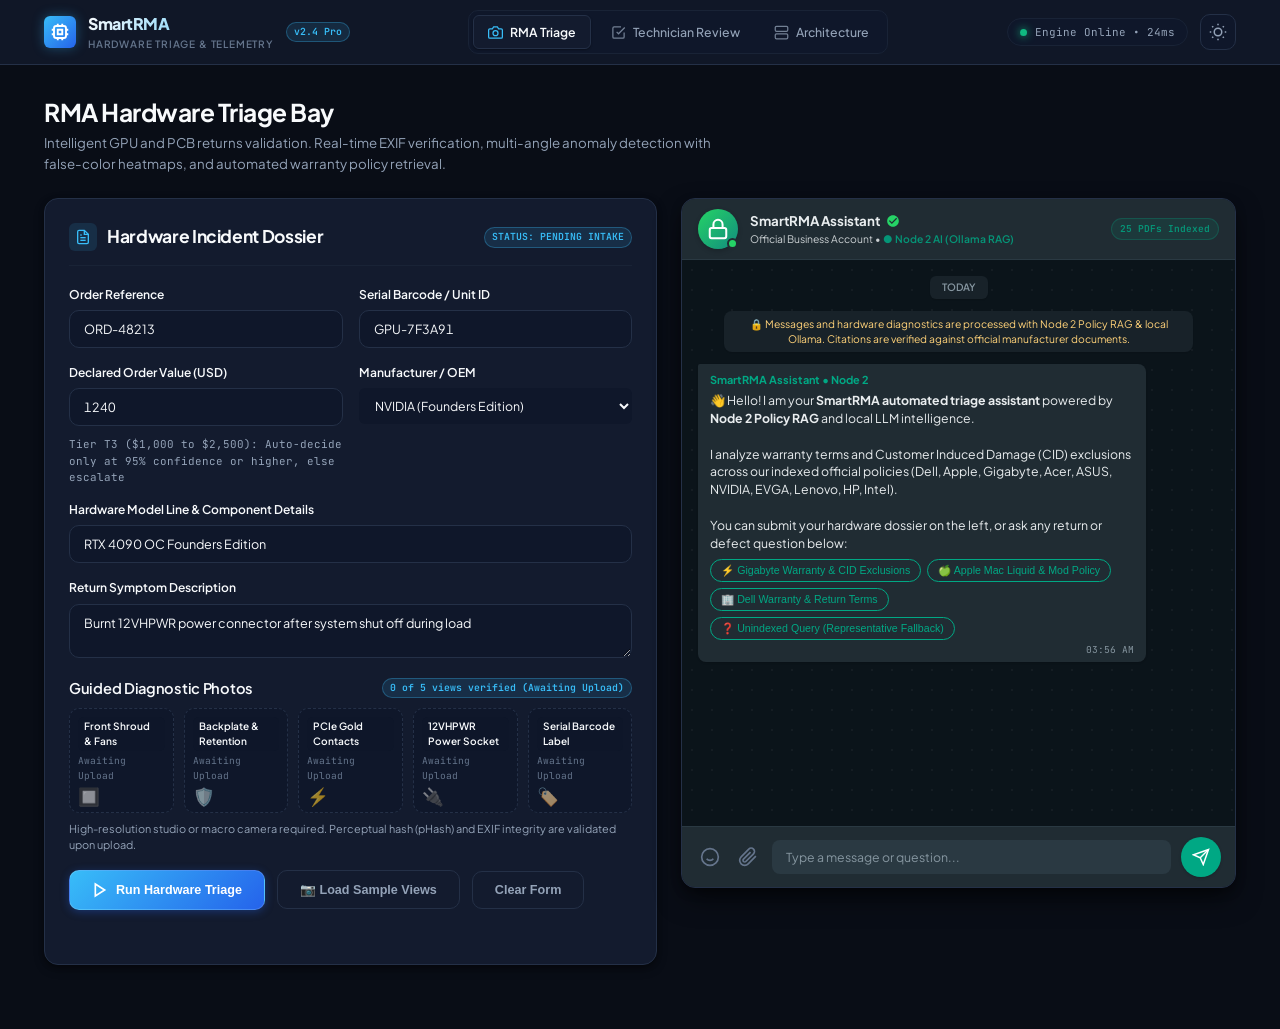
==== index.html @ d477d968 "feat(review): add multi-node telemetry grid, empty photo slots, and auto-approved case inspection wi" ====
<!DOCTYPE html>
<html lang="en" data-theme="dark">
<head>
  <meta charset="utf-8">
  <meta name="viewport" content="width=device-width, initial-scale=1, viewport-fit=cover">
  <title>Hardware RMA Triage & Telemetry | SmartRMA</title>
  <meta name="description" content="Automated hardware return triage with computer vision anomaly detection, false-color heatmaps, and warranty policy RAG verification.">
  <link rel="stylesheet" href="styles.css">
</head>
<body>
  <header>
    <div class="bar">
      <a class="brand-wrapper" href="index.html">
        <div class="brand-logo-icon">
          <svg width="18" height="18" viewBox="0 0 24 24" fill="none" stroke="currentColor" stroke-width="2.5">
            <rect x="4" y="4" width="16" height="16" rx="3"/>
            <path d="M9 9h6v6H9z"/>
            <path d="M9 1v3M15 1v3M9 20v3M15 20v3M20 9h3M20 15h3M1 9h3M1 15h3"/>
          </svg>
        </div>
        <div class="brand-text">
          <span class="brand-title">SmartRMA</span>
          <span class="brand-subtitle">Hardware Triage &amp; Telemetry</span>
        </div>
        <span class="brand-pill">v2.4 Pro</span>
      </a>

      <nav aria-label="Main Navigation">
        <a href="index.html" aria-current="page" id="nav-triage">
          <svg width="15" height="15" viewBox="0 0 24 24" fill="none" stroke="currentColor" stroke-width="2">
            <path d="M23 19a2 2 0 0 1-2 2H3a2 2 0 0 1-2-2V8a2 2 0 0 1 2-2h4l2-3h6l2 3h4a2 2 0 0 1 2 2z"/>
            <circle cx="12" cy="13" r="4"/>
          </svg>
          RMA Triage
        </a>
        <a href="review.html" id="nav-review">
          <svg width="15" height="15" viewBox="0 0 24 24" fill="none" stroke="currentColor" stroke-width="2">
            <path d="M9 11l3 3L22 4"/>
            <path d="M21 12v7a2 2 0 0 1-2 2H5a2 2 0 0 1-2-2V5a2 2 0 0 1 2-2h11"/>
          </svg>
          Technician Review
        </a>
        <a href="architecture.html" id="nav-arch">
          <svg width="15" height="15" viewBox="0 0 24 24" fill="none" stroke="currentColor" stroke-width="2">
            <rect x="2" y="2" width="20" height="8" rx="2"/>
            <rect x="2" y="14" width="20" height="8" rx="2"/>
            <line x1="6" y1="6" x2="6.01" y2="6"/>
            <line x1="6" y1="18" x2="6.01" y2="18"/>
          </svg>
          Architecture
        </a>
      </nav>

      <div class="header-actions">
        <div class="sys-status-pill">
          <span class="status-dot"></span>
          <span>Engine Online &bull; 24ms</span>
        </div>
        <button id="theme-toggle" class="icon-btn" type="button" aria-label="Toggle theme">
          <svg width="18" height="18" viewBox="0 0 24 24" fill="none" stroke="currentColor" stroke-width="2">
            <circle cx="12" cy="12" r="5"/>
            <line x1="12" y1="1" x2="12" y2="3"/>
            <line x1="12" y1="21" x2="12" y2="23"/>
            <line x1="4.22" y1="4.22" x2="5.64" y2="5.64"/>
            <line x1="18.36" y1="18.36" x2="19.78" y2="19.78"/>
            <line x1="1" y1="12" x2="3" y2="12"/>
            <line x1="21" y1="12" x2="23" y2="12"/>
            <line x1="4.22" y1="19.78" x2="5.64" y2="18.36"/>
            <line x1="18.36" y1="5.64" x2="19.78" y2="4.22"/>
          </svg>
        </button>
      </div>
    </div>
  </header>

  <main>
    <div class="page-header">
      <h1>RMA Hardware Triage Bay</h1>
      <p class="sub">Intelligent GPU and PCB returns validation. Real-time EXIF verification, multi-angle anomaly detection with false-color heatmaps, and automated warranty policy retrieval.</p>
    </div>

    <div class="g2">
      <!-- Intake Form Card -->
      <form id="f" class="card" novalidate>
        <div class="card-header-bar">
          <div class="card-title-group">
            <div class="card-title-icon">
              <svg width="16" height="16" viewBox="0 0 24 24" fill="none" stroke="currentColor" stroke-width="2">
                <path d="M14 2H6a2 2 0 0 0-2 2v16a2 2 0 0 0 2 2h12a2 2 0 0 0 2-2V8z"/>
                <polyline points="14 2 14 8 20 8"/>
                <line x1="16" y1="13" x2="8" y2="13"/>
                <line x1="16" y1="17" x2="8" y2="17"/>
                <polyline points="10 9 9 9 8 9"/>
              </svg>
            </div>
            <div>
              <h2>Hardware Incident Dossier</h2>
            </div>
          </div>
          <span class="mono brand-pill" id="intake-stage">STATUS: PENDING INTAKE</span>
        </div>

        <div class="row">
          <label class="f">
            Order Reference
            <input id="oid" required placeholder="ORD-48213" value="ORD-48213">
          </label>
          <label class="f">
            Serial Barcode / Unit ID
            <input id="ser" required placeholder="GPU-7F3A91" value="GPU-7F3A91" class="mono">
          </label>
        </div>

        <div class="row">
          <label class="f">
            Declared Order Value (USD)
            <input id="val" type="number" min="1" required placeholder="1240" value="1240" class="mono">
            <small id="tp" class="mu mono" style="display:block;margin-top:4px"></small>
          </label>
          <label class="f">
            Manufacturer / OEM
            <select id="mfg-select" style="background:var(--bg-subtle);color:var(--text-primary);border:1px solid var(--border-color);border-radius:6px;padding:9px 12px;font-size:0.88rem;outline:none">
              <option value="NVIDIA" selected>NVIDIA (Founders Edition)</option>
              <option value="GIGABYTE">GIGABYTE / AORUS</option>
              <option value="Apple">Apple (Mac / MacBook)</option>
              <option value="Dell">Dell / Alienware</option>
              <option value="Acer">Acer / Predator</option>
              <option value="ASUS">ASUS (ROG / TUF)</option>
              <option value="EVGA">EVGA</option>
              <option value="Lenovo">Lenovo (ThinkPad)</option>
              <option value="HP">HP (OMEN)</option>
              <option value="Intel">Intel (Xeon / Core)</option>
            </select>
          </label>
        </div>

        <div class="row">
          <label class="f" style="grid-column:1 / -1">
            Hardware Model Line &amp; Component Details
            <input id="model-line" value="RTX 4090 OC Founders Edition" style="background:var(--bg-subtle)">
          </label>
        </div>

        <label class="f">
          Return Symptom Description
          <textarea id="rsn" required rows="2" maxlength="300" placeholder="Describe the hardware failure, power anomaly, or return reason...">Burnt 12VHPWR power connector after system shut off during load</textarea>
        </label>

        <!-- Guided Hardware Photo Bay -->
        <div class="inspection-bay">
          <div class="bay-header">
            <h3>Guided Diagnostic Photos</h3>
            <span class="mono brand-pill" id="cnt">0 of 5 views verified</span>
          </div>
          <div class="slots" id="slots"></div>
          <p class="mu" style="margin:8px 0 16px;font-size:0.78rem">
            High-resolution studio or macro camera required. Perceptual hash (pHash) and EXIF integrity are validated upon upload.
          </p>
        </div>

        <div class="acts">
          <button class="btn" type="submit" id="btn-submit">
            <svg width="16" height="16" viewBox="0 0 24 24" fill="none" stroke="currentColor" stroke-width="2.5">
              <polygon points="5 3 19 12 5 21 5 3"/>
            </svg>
            Run Hardware Triage
          </button>
          <button class="btn btn-outline" type="button" id="btn-sample-photos" title="Load sample hardware photos for demonstration testing">
            📷 Load Sample Views
          </button>
          <button class="btn btn-outline" type="button" id="btn-reset">
            Clear Form
          </button>
        </div>
        <p class="err" id="err" role="alert"></p>
      </form>

      <!-- WhatsApp-Style Live RMA Assistant Chatbot Section -->
      <div class="whatsapp-card" id="wa-card">
        <!-- WhatsApp Header -->
        <div class="wa-header">
          <div class="wa-profile-info">
            <div class="wa-avatar">
              <svg width="22" height="22" viewBox="0 0 24 24" fill="none" stroke="currentColor" stroke-width="2.2">
                <rect x="3" y="11" width="18" height="11" rx="2" ry="2"/>
                <path d="M7 11V7a5 5 0 0 1 10 0v4"/>
              </svg>
              <div class="wa-avatar-online"></div>
            </div>
            <div class="wa-profile-meta">
              <div class="wa-profile-name">
                SmartRMA Assistant
                <span class="wa-verified-badge" title="Verified Business Channel">
                  <svg width="14" height="14" viewBox="0 0 24 24" fill="currentColor">
                    <path d="M12 2C6.48 2 2 6.48 2 12s4.48 10 10 10 10-4.48 10-10S17.52 2 12 2zm-2 15l-5-5 1.41-1.41L10 14.17l7.59-7.59L19 8l-9 9z"/>
                  </svg>
                </span>
              </div>
              <div class="wa-profile-status" id="wa-status">
                Official Business Account &bull; <span style="color:#00A884;font-weight:600">● Node 2 AI (Ollama RAG)</span>
              </div>
            </div>
          </div>
          <div class="wa-header-icons">
            <span class="mono brand-pill" style="font-size:0.68rem;padding:3px 8px;background:rgba(0,168,132,0.12);color:#00A884;border:1px solid rgba(0,168,132,0.3)">
              25 PDFs Indexed
            </span>
          </div>
        </div>

        <!-- WhatsApp Chat Stream -->
        <div class="wa-body" id="wa-body">
          <div class="wa-date-pill">TODAY</div>
          <div class="wa-enc-notice">
            🔒 Messages and hardware diagnostics are processed with Node 2 Policy RAG &amp; local Ollama. Citations are verified against official manufacturer documents.
          </div>

          <div id="wa-messages" style="display:flex;flex-direction:column;gap:12px">
            <!-- Initial Welcome Message from Bot -->
            <div class="wa-msg-row in">
              <div class="wa-bubble">
                <div style="font-weight:700;font-size:0.78rem;color:#00A884;margin-bottom:4px">SmartRMA Assistant &bull; Node 2</div>
                <div>
                  👋 Hello! I am your <strong>SmartRMA automated triage assistant</strong> powered by <strong>Node 2 Policy RAG</strong> and local LLM intelligence.<br><br>
                  I analyze warranty terms and Customer Induced Damage (CID) exclusions across our indexed official policies (Dell, Apple, Gigabyte, Acer, ASUS, NVIDIA, EVGA, Lenovo, HP, Intel).<br><br>
                  You can submit your hardware dossier on the left, or ask any return or defect question below:
                </div>
                <div class="wa-quick-chips">
                  <button type="button" class="wa-chip" onclick="askPresetQuestion('What is the Gigabyte GPU warranty period and is customer induced damage covered?')">⚡ Gigabyte Warranty &amp; CID Exclusions</button>
                  <button type="button" class="wa-chip" onclick="askPresetQuestion('Does Apple Mac limited warranty cover liquid spill or unauthorized modifications?')">🍏 Apple Mac Liquid &amp; Mod Policy</button>
                  <button type="button" class="wa-chip" onclick="askPresetQuestion('What are Dell hardware return procedures and limited warranty durations?')">🏢 Dell Warranty &amp; Return Terms</button>
                  <button type="button" class="wa-chip" onclick="askPresetQuestion('Can I return a custom laser-engraved gold-plated microwave under warranty?')">❓ Unindexed Query (Representative Fallback)</button>
                </div>
                <div class="wa-meta">
                  <span id="wa-start-time">11:15 AM</span>
                </div>
              </div>
            </div>
          </div>
        </div>

        <!-- WhatsApp Chat Footer -->
        <form class="wa-footer" id="wa-form" onsubmit="handleChatSubmit(event)">
          <button class="wa-icon-btn" type="button" title="Insert emoji" style="color:var(--text-muted)">
            <svg width="20" height="20" viewBox="0 0 24 24" fill="none" stroke="currentColor" stroke-width="2">
              <circle cx="12" cy="12" r="10"/>
              <path d="M8 14s1.5 2 4 2 4-2 4-2"/>
              <line x1="9" y1="9" x2="9.01" y2="9"/>
              <line x1="15" y1="9" x2="15.01" y2="9"/>
            </svg>
          </button>
          <button class="wa-icon-btn" type="button" title="Attach file or photo" style="color:var(--text-muted)">
            <svg width="20" height="20" viewBox="0 0 24 24" fill="none" stroke="currentColor" stroke-width="2">
              <path d="M21.44 11.05l-9.19 9.19a6 6 0 0 1-8.49-8.49l9.19-9.19a4 4 0 0 1 5.66 5.66l-9.2 9.19a2 2 0 0 1-2.83-2.83l8.49-8.48"/>
            </svg>
          </button>
          <div class="wa-input-wrap">
            <input type="text" id="wa-input" class="wa-input" placeholder="Type a message or question..." autocomplete="off">
          </div>
          <button class="wa-send-btn" type="submit" id="wa-send" title="Send message">
            <svg width="18" height="18" viewBox="0 0 24 24" fill="none" stroke="currentColor" stroke-width="2">
              <line x1="22" y1="2" x2="11" y2="13"/>
              <polygon points="22 2 15 22 11 13 2 9 22 2"/>
            </svg>
          </button>
        </form>
      </div>
    </div>
  </main>

  <script src="common.js"></script>
  <script src="triage.js"></script>
</body>
</html>
---- styles.css ----
/* SmartRMA Design System - Hardware RMA & Vision Telemetry Workbench */
@import url('https://fonts.googleapis.com/css2?family=JetBrains+Mono:wght@400;500;600;700&family=Plus+Jakarta+Sans:wght@400;500;600;700;800&display=swap');

:root {
  /* Dark Theme (Default - Professional Hardware Engineering Lab) */
  --bg-canvas: #090D16;
  --bg-subtle: #0F172A;
  --bg-card: #131B2E;
  --bg-card-hover: #17223B;
  --bg-elevated: #1E293B;
  --bg-glass: rgba(19, 27, 46, 0.75);

  --border: #243047;
  --border-subtle: #192336;
  --border-focus: #38BDF8;

  --text-primary: #F8FAFC;
  --text-secondary: #94A3B8;
  --text-muted: #64748B;
  --text-inverse: #090D16;

  --accent: #38BDF8;
  --accent-rgb: 56, 189, 248;
  --accent-hover: #0EA5E9;
  --accent-subtle: rgba(56, 189, 248, 0.12);
  --accent-glow: rgba(56, 189, 248, 0.25);

  --success: #10B981;
  --success-subtle: rgba(16, 185, 129, 0.12);
  --success-border: rgba(16, 185, 129, 0.3);
  --success-text: #34D399;

  --warning: #F59E0B;
  --warning-subtle: rgba(245, 158, 11, 0.12);
  --warning-border: rgba(245, 158, 11, 0.3);
  --warning-text: #FBBF24;

  --danger: #EF4444;
  --danger-subtle: rgba(239, 68, 68, 0.12);
  --danger-border: rgba(239, 68, 68, 0.3);
  --danger-text: #F87171;

  --info: #6366F1;
  --info-subtle: rgba(99, 102, 241, 0.12);
  --info-border: rgba(99, 102, 241, 0.3);
  --info-text: #818CF8;

  --shadow-sm: 0 1px 2px 0 rgba(0, 0, 0, 0.35);
  --shadow-md: 0 4px 12px -2px rgba(0, 0, 0, 0.45), 0 2px 6px -1px rgba(0, 0, 0, 0.3);
  --shadow-lg: 0 12px 28px -4px rgba(0, 0, 0, 0.6), 0 4px 12px -2px rgba(0, 0, 0, 0.4);
  --shadow-glow: 0 0 25px -4px var(--accent-glow);

  --radius-sm: 6px;
  --radius-md: 10px;
  --radius-lg: 14px;
  --radius-xl: 20px;
  --radius-full: 9999px;

  --font-sans: 'Plus Jakarta Sans', -apple-system, BlinkMacSystemFont, "Segoe UI", Roboto, sans-serif;
  --font-mono: 'JetBrains Mono', SFMono-Regular, Menlo, Monaco, Consolas, monospace;
}

[data-theme="light"] {
  --bg-canvas: #F8FAFC;
  --bg-subtle: #F1F5F9;
  --bg-card: #FFFFFF;
  --bg-card-hover: #F8FAFC;
  --bg-elevated: #E2E8F0;
  --bg-glass: rgba(255, 255, 255, 0.85);

  --border: #CBD5E1;
  --border-subtle: #E2E8F0;
  --border-focus: #2563EB;

  --text-primary: #0F172A;
  --text-secondary: #475569;
  --text-muted: #64748B;
  --text-inverse: #FFFFFF;

  --accent: #2563EB;
  --accent-rgb: 37, 99, 235;
  --accent-hover: #1D4ED8;
  --accent-subtle: rgba(37, 99, 235, 0.08);
  --accent-glow: rgba(37, 99, 235, 0.2);

  --success: #059669;
  --success-subtle: #ECFDF5;
  --success-border: #A7F3D0;
  --success-text: #065F46;

  --warning: #D97706;
  --warning-subtle: #FFFBEB;
  --warning-border: #FDE68A;
  --warning-text: #92400E;

  --danger: #DC2626;
  --danger-subtle: #FEF2F2;
  --danger-border: #FECACA;
  --danger-text: #991B1B;

  --info: #4F46E5;
  --info-subtle: #EEF2FF;
  --info-border: #C7D2FE;
  --info-text: #3730A3;

  --shadow-sm: 0 1px 3px 0 rgba(0, 0, 0, 0.05);
  --shadow-md: 0 4px 6px -1px rgba(0, 0, 0, 0.07), 0 2px 4px -2px rgba(0, 0, 0, 0.05);
  --shadow-lg: 0 10px 25px -3px rgba(0, 0, 0, 0.08), 0 4px 8px -2px rgba(0, 0, 0, 0.04);
  --shadow-glow: 0 0 20px -3px rgba(37, 99, 235, 0.15);
}

/* Reset & Base */
*, *::before, *::after {
  box-sizing: border-box;
  margin: 0;
  padding: 0;
}

html {
  font-size: 14px;
  line-height: 1.5;
  -webkit-font-smoothing: antialiased;
  -moz-osx-font-smoothing: grayscale;
  scroll-behavior: smooth;
}

body {
  font-family: var(--font-sans);
  background-color: var(--bg-canvas);
  color: var(--text-primary);
  min-height: 100vh;
  display: flex;
  flex-direction: column;
  transition: background-color 0.25s ease, color 0.25s ease;
  overflow-x: hidden;
}

/* Typography */
h1, h2, h3, h4, h5 {
  font-weight: 700;
  color: var(--text-primary);
  letter-spacing: -0.02em;
}

h1 {
  font-size: 1.75rem;
  line-height: 1.25;
}

h2 {
  font-size: 1.25rem;
  line-height: 1.35;
}

h3 {
  font-size: 1.05rem;
  line-height: 1.4;
  font-weight: 600;
}

p {
  color: var(--text-secondary);
}

.mono {
  font-family: var(--font-mono);
  font-variant-numeric: tabular-nums;
}

.sub {
  color: var(--text-secondary);
  font-size: 0.95rem;
  max-width: 68ch;
  margin-top: 4px;
  margin-bottom: 24px;
  line-height: 1.6;
}

/* Sticky Header & Navbar */
header {
  position: sticky;
  top: 0;
  z-index: 50;
  background: var(--bg-glass);
  backdrop-filter: blur(16px);
  -webkit-backdrop-filter: blur(16px);
  border-bottom: 1px solid var(--border);
  transition: border-color 0.25s ease;
}

.bar {
  max-width: 1240px;
  margin: 0 auto;
  padding: 0 24px;
  min-height: 64px;
  display: flex;
  align-items: center;
  justify-content: space-between;
  gap: 20px;
}

.brand-wrapper {
  display: flex;
  align-items: center;
  gap: 12px;
  text-decoration: none;
  color: inherit;
}

.brand-logo-icon {
  width: 32px;
  height: 32px;
  border-radius: var(--radius-sm);
  background: linear-gradient(135deg, #38BDF8 0%, #2563EB 100%);
  display: flex;
  align-items: center;
  justify-content: center;
  color: #FFFFFF;
  box-shadow: 0 0 12px rgba(56, 189, 248, 0.35);
}

.brand-text {
  display: flex;
  flex-direction: column;
}

.brand-title {
  font-size: 1.15rem;
  font-weight: 800;
  letter-spacing: -0.03em;
  background: linear-gradient(120deg, var(--text-primary) 0%, var(--accent) 100%);
  -webkit-background-clip: text;
  -webkit-text-fill-color: transparent;
}

.brand-subtitle {
  font-size: 0.72rem;
  text-transform: uppercase;
  letter-spacing: 0.08em;
  color: var(--text-muted);
  font-weight: 600;
}

.brand-pill {
  font-size: 0.7rem;
  padding: 2px 7px;
  border-radius: var(--radius-full);
  background: var(--accent-subtle);
  border: 1px solid rgba(56, 189, 248, 0.3);
  color: var(--accent);
  font-family: var(--font-mono);
  font-weight: 600;
}

/* Nav Links */
nav {
  display: flex;
  align-items: center;
  gap: 6px;
  background: var(--bg-subtle);
  padding: 4px;
  border-radius: var(--radius-md);
  border: 1px solid var(--border-subtle);
}

nav a {
  display: inline-flex;
  align-items: center;
  gap: 7px;
  text-decoration: none;
  font-size: 0.88rem;
  font-weight: 500;
  color: var(--text-secondary);
  padding: 7px 14px;
  border-radius: var(--radius-sm);
  transition: all 0.2s ease;
}

nav a svg {
  opacity: 0.75;
  transition: opacity 0.2s ease;
}

nav a:hover {
  color: var(--text-primary);
  background: var(--bg-card);
}

nav a[aria-current="page"] {
  color: var(--text-primary);
  background: var(--bg-card);
  box-shadow: var(--shadow-sm);
  font-weight: 600;
  border: 1px solid var(--border);
}

nav a[aria-current="page"] svg {
  opacity: 1;
  stroke: var(--accent);
}

/* Header Utilities */
.header-actions {
  display: flex;
  align-items: center;
  gap: 12px;
}

.sys-status-pill {
  display: inline-flex;
  align-items: center;
  gap: 8px;
  padding: 5px 12px;
  background: var(--bg-subtle);
  border: 1px solid var(--border-subtle);
  border-radius: var(--radius-full);
  font-size: 0.78rem;
  color: var(--text-secondary);
  font-family: var(--font-mono);
}

.status-dot {
  width: 7px;
  height: 7px;
  border-radius: 50%;
  background-color: var(--success);
  box-shadow: 0 0 8px var(--success);
  animation: pulse-dot 2s infinite ease-in-out;
}

@keyframes pulse-dot {
  0%, 100% { opacity: 1; transform: scale(1); }
  50% { opacity: 0.5; transform: scale(0.85); }
}

.icon-btn {
  background: var(--bg-subtle);
  border: 1px solid var(--border);
  color: var(--text-secondary);
  width: 36px;
  height: 36px;
  border-radius: var(--radius-md);
  display: flex;
  align-items: center;
  justify-content: center;
  cursor: pointer;
  transition: all 0.2s ease;
}

.icon-btn:hover {
  background: var(--bg-card);
  color: var(--text-primary);
  border-color: var(--border-focus);
}

/* Main Container */
main {
  max-width: 1240px;
  width: 100%;
  margin: 0 auto;
  padding: 32px 24px 64px;
  flex: 1;
}

/* Grids */
.g2 {
  display: grid;
  grid-template-columns: minmax(0, 1.05fr) minmax(0, 0.95fr);
  gap: 24px;
  align-items: start;
}

.g3 {
  display: grid;
  grid-template-columns: repeat(3, minmax(0, 1fr));
  gap: 20px;
}

@media (max-width: 960px) {
  .g2, .g3 {
    grid-template-columns: 1fr;
  }
  .bar {
    padding: 12px 16px;
    flex-wrap: wrap;
  }
}

/* Modern Card Component */
.card {
  background: var(--bg-card);
  border: 1px solid var(--border);
  border-radius: var(--radius-lg);
  padding: 24px;
  box-shadow: var(--shadow-md);
  position: relative;
  transition: border-color 0.25s ease, box-shadow 0.25s ease;
}

.card:hover {
  border-color: rgba(56, 189, 248, 0.35);
}

.card+.card {
  margin-top: 20px;
}

.g2 .card+.card, .g3 .card+.card {
  margin-top: 0;
}

.card-header-bar {
  display: flex;
  align-items: center;
  justify-content: space-between;
  margin-bottom: 20px;
  padding-bottom: 14px;
  border-bottom: 1px solid var(--border-subtle);
  flex-wrap: wrap;
  gap: 10px;
}

.card-title-group {
  display: flex;
  align-items: center;
  gap: 10px;
}

.card-title-icon {
  width: 28px;
  height: 28px;
  border-radius: var(--radius-sm);
  background: var(--accent-subtle);
  color: var(--accent);
  display: flex;
  align-items: center;
  justify-content: center;
}

/* Scenario Preset Selector (Replaces "Fill Demo Data") */
.scenario-selector-bar {
  background: var(--bg-subtle);
  border: 1px solid var(--border-subtle);
  border-radius: var(--radius-md);
  padding: 10px 14px;
  margin-bottom: 20px;
  display: flex;
  align-items: center;
  justify-content: space-between;
  gap: 12px;
  flex-wrap: wrap;
}

.scenario-label {
  font-size: 0.78rem;
  font-weight: 600;
  color: var(--text-muted);
  text-transform: uppercase;
  letter-spacing: 0.05em;
  display: flex;
  align-items: center;
  gap: 6px;
}

.scenario-chips {
  display: flex;
  gap: 8px;
  flex-wrap: wrap;
}

.scenario-chip {
  background: var(--bg-card);
  border: 1px solid var(--border);
  color: var(--text-secondary);
  font-size: 0.78rem;
  font-weight: 500;
  padding: 5px 11px;
  border-radius: var(--radius-sm);
  cursor: pointer;
  transition: all 0.18s ease;
  display: inline-flex;
  align-items: center;
  gap: 6px;
}

.scenario-chip:hover {
  background: var(--bg-elevated);
  color: var(--text-primary);
  border-color: var(--accent);
}

.scenario-chip.active {
  background: var(--accent-subtle);
  border-color: var(--accent);
  color: var(--accent);
  font-weight: 600;
}

/* Form Fields */
.row {
  display: grid;
  grid-template-columns: 1fr 1fr;
  gap: 16px;
}

@media (max-width: 600px) {
  .row {
    grid-template-columns: 1fr;
  }
}

label.f {
  display: flex;
  flex-direction: column;
  gap: 6px;
  margin-bottom: 16px;
  font-weight: 600;
  font-size: 0.86rem;
  color: var(--text-primary);
}

.input-with-badge {
  position: relative;
  display: flex;
  align-items: center;
}

.input-affix {
  position: absolute;
  left: 12px;
  font-family: var(--font-mono);
  font-size: 0.85rem;
  color: var(--text-muted);
  pointer-events: none;
}

label.f input, label.f select, textarea {
  width: 100%;
  padding: 10px 14px;
  background: var(--bg-subtle);
  border: 1px solid var(--border);
  border-radius: var(--radius-md);
  color: var(--text-primary);
  font-family: inherit;
  font-size: 0.9rem;
  transition: all 0.2s ease;
}

.has-affix {
  padding-left: 54px !important;
}

label.f input:focus, label.f select:focus, textarea:focus {
  outline: none;
  border-color: var(--border-focus);
  background: var(--bg-card);
  box-shadow: 0 0 0 3px var(--accent-subtle);
}

label.f small.mu {
  font-size: 0.78rem;
  font-weight: 400;
  color: var(--text-secondary);
}

/* Hardware Inspection Bay (5 Angle Slots) */
.inspection-bay {
  margin: 20px 0 16px;
}

.bay-header {
  display: flex;
  align-items: center;
  justify-content: space-between;
  margin-bottom: 10px;
}

.slots {
  display: grid;
  grid-template-columns: repeat(5, 1fr);
  gap: 10px;
}

@media (max-width: 640px) {
  .slots {
    grid-template-columns: repeat(2, 1fr);
  }
}

.slot {
  aspect-ratio: 1;
  background: var(--bg-subtle);
  border: 1.5px dashed var(--border);
  border-radius: var(--radius-md);
  padding: 8px;
  display: flex;
  flex-direction: column;
  justify-content: space-between;
  cursor: pointer;
  position: relative;
  overflow: hidden;
  background-size: cover;
  background-position: center;
  transition: all 0.2s ease;
}

.slot:hover {
  border-color: var(--accent);
  background-color: var(--bg-elevated);
}

.slot.on {
  border-style: solid;
  border-color: var(--success);
  box-shadow: 0 0 12px rgba(16, 185, 129, 0.2);
}

.slot-icon-guide {
  font-size: 1.25rem;
  opacity: 0.6;
  transition: opacity 0.2s;
}

.slot.on .slot-icon-guide {
  opacity: 0;
}

.slot-meta {
  z-index: 2;
  display: flex;
  flex-direction: column;
  gap: 3px;
}

.slot-label {
  font-size: 0.72rem;
  font-weight: 600;
  color: var(--text-primary);
  background: rgba(15, 23, 42, 0.85);
  padding: 2px 6px;
  border-radius: var(--radius-sm);
  width: fit-content;
  backdrop-filter: blur(4px);
}

[data-theme="light"] .slot-label {
  background: rgba(255, 255, 255, 0.9);
}

.slot-status {
  font-size: 0.68rem;
  font-family: var(--font-mono);
  color: var(--text-muted);
}

.slot.on .slot-status {
  color: var(--success-text);
  font-weight: 600;
}

/* Scanline Animation Effect */
.slot.scanning::after {
  content: "";
  position: absolute;
  top: 0;
  left: 0;
  right: 0;
  height: 3px;
  background: linear-gradient(90deg, transparent, #38BDF8, #60A5FA, transparent);
  box-shadow: 0 0 10px #38BDF8;
  animation: scan-vertical 1.5s infinite linear;
  z-index: 5;
}

@keyframes scan-vertical {
  0% { top: 0%; opacity: 0; }
  15% { opacity: 1; }
  85% { opacity: 1; }
  100% { top: 100%; opacity: 0; }
}

/* Action Buttons */
.acts {
  display: flex;
  align-items: center;
  gap: 12px;
  flex-wrap: wrap;
}

.btn {
  display: inline-flex;
  align-items: center;
  justify-content: center;
  gap: 8px;
  padding: 11px 22px;
  background: linear-gradient(135deg, #38BDF8 0%, #2563EB 100%);
  color: #FFFFFF;
  border: 1px solid rgba(255, 255, 255, 0.15);
  border-radius: var(--radius-md);
  font-size: 0.9rem;
  font-weight: 600;
  cursor: pointer;
  box-shadow: 0 2px 8px rgba(37, 99, 235, 0.35);
  transition: all 0.2s cubic-bezier(0.16, 1, 0.3, 1);
}

.btn:hover {
  transform: translateY(-1px);
  box-shadow: 0 4px 16px rgba(37, 99, 235, 0.5);
  filter: brightness(1.08);
}

.btn:active {
  transform: translateY(0);
}

.btn.btn-outline {
  background: transparent;
  border: 1px solid var(--border);
  color: var(--text-secondary);
  box-shadow: none;
}

.btn.btn-outline:hover {
  background: var(--bg-subtle);
  color: var(--text-primary);
  border-color: var(--border-focus);
}

.btn.g {
  background: linear-gradient(135deg, #10B981 0%, #059669 100%);
  border-color: rgba(16, 185, 129, 0.3);
  box-shadow: 0 2px 8px rgba(16, 185, 129, 0.3);
}

.btn.r {
  background: linear-gradient(135deg, #EF4444 0%, #DC2626 100%);
  border-color: rgba(239, 68, 68, 0.3);
  box-shadow: 0 2px 8px rgba(239, 68, 68, 0.3);
}

.err {
  color: var(--danger-text);
  font-size: 0.84rem;
  margin-top: 10px;
  min-height: 20px;
  font-weight: 500;
}

/* Empty / Pre-Flight Output State */
.empty-preflight {
  display: flex;
  flex-direction: column;
  align-items: center;
  justify-content: center;
  text-align: center;
  padding: 40px 16px;
  color: var(--text-muted);
}

.preflight-icon {
  width: 56px;
  height: 56px;
  border-radius: var(--radius-full);
  background: var(--bg-subtle);
  border: 1px solid var(--border);
  display: flex;
  align-items: center;
  justify-content: center;
  color: var(--accent);
  margin-bottom: 16px;
}

/* Live Diagnostic Processing Console */
.triage-console {
  background: #060911;
  border: 1px solid #1E293B;
  border-radius: var(--radius-md);
  padding: 16px;
  margin-top: 16px;
  font-family: var(--font-mono);
  font-size: 0.8rem;
  color: #38BDF8;
}

.console-header {
  display: flex;
  align-items: center;
  justify-content: space-between;
  padding-bottom: 8px;
  margin-bottom: 10px;
  border-bottom: 1px solid #1E293B;
  color: #64748B;
  font-size: 0.75rem;
}

.steps {
  list-style: none;
  display: flex;
  flex-direction: column;
  gap: 10px;
}

.steps li {
  display: flex;
  align-items: center;
  gap: 10px;
  color: #64748B;
  transition: all 0.2s ease;
}

.steps li .step-num {
  font-size: 0.72rem;
  padding: 2px 6px;
  border-radius: var(--radius-sm);
  background: #0F172A;
  border: 1px solid #1E293B;
  color: #94A3B8;
}

.steps li.cur {
  color: #38BDF8;
  font-weight: 500;
}

.steps li.cur .step-num {
  background: rgba(56, 189, 248, 0.2);
  border-color: #38BDF8;
  color: #38BDF8;
}

.steps li.done {
  color: #E2E8F0;
}

.steps li.done .step-num {
  background: rgba(16, 185, 129, 0.2);
  border-color: #10B981;
  color: #34D399;
}

/* Decision Badges & Status */
.badge {
  display: inline-flex;
  align-items: center;
  gap: 6px;
  padding: 5px 14px;
  border-radius: var(--radius-full);
  font-size: 0.85rem;
  font-weight: 700;
  letter-spacing: 0.02em;
  text-transform: uppercase;
}

.badge.Approve,
.badge.Approved {
  background: var(--success-subtle);
  border: 1px solid var(--success-border);
  color: var(--success-text);
  box-shadow: 0 0 16px rgba(16, 185, 129, 0.25);
}

.badge.Auto-Approved,
.badge.auto-approved {
  background: rgba(0, 168, 132, 0.15);
  border: 1px solid rgba(0, 168, 132, 0.45);
  color: #00A884;
  box-shadow: 0 0 16px rgba(0, 168, 132, 0.25);
}

.badge.Escalate {
  background: var(--warning-subtle);
  border: 1px solid var(--warning-border);
  color: var(--warning-text);
  box-shadow: 0 0 16px rgba(245, 158, 11, 0.25);
}

.badge.Reject,
.badge.Rejected {
  background: var(--danger-subtle);
  border: 1px solid var(--danger-border);
  color: var(--danger-text);
  box-shadow: 0 0 16px rgba(239, 68, 68, 0.25);
}

.badge.Pending {
  background: var(--info-subtle);
  border: 1px solid var(--info-border);
  color: var(--info-text);
}

/* Metrics Bento Grid */
.met {
  display: grid;
  grid-template-columns: repeat(auto-fit, minmax(105px, 1fr));
  gap: 12px;
  margin: 18px 0;
}

@media (max-width: 600px) {
  .met {
    grid-template-columns: 1fr 1fr;
  }
}

.met-box {
  background: var(--bg-subtle);
  border: 1px solid var(--border-subtle);
  border-radius: var(--radius-md);
  padding: 14px 12px;
  text-align: left;
  transition: transform 0.2s;
}

.met-box:hover {
  transform: translateY(-2px);
  border-color: var(--border);
}

.met-val {
  display: block;
  font-size: 1.4rem;
  font-weight: 800;
  font-family: var(--font-mono);
  color: var(--text-primary);
  line-height: 1.2;
}

.met-lbl {
  font-size: 0.74rem;
  color: var(--text-muted);
  text-transform: uppercase;
  letter-spacing: 0.04em;
  font-weight: 600;
  margin-top: 4px;
}

/* Reason Code Chips */
.chips {
  display: flex;
  flex-wrap: wrap;
  gap: 8px;
  margin: 10px 0 16px;
}

.chip-tag {
  background: var(--bg-subtle);
  border: 1px solid var(--border);
  border-radius: var(--radius-sm);
  padding: 4px 10px;
  font-size: 0.78rem;
  color: var(--text-secondary);
  font-weight: 500;
  display: inline-flex;
  align-items: center;
  gap: 6px;
}

/* Telemetry False-Color Heatmap Viewer */
.heatmap-viewer-card {
  border: 1px solid var(--border);
  border-radius: var(--radius-md);
  overflow: hidden;
  margin: 16px 0;
  background: #070B12;
}

.heatmap-toolbar {
  display: flex;
  align-items: center;
  justify-content: space-between;
  background: var(--bg-subtle);
  padding: 8px 14px;
  border-bottom: 1px solid var(--border-subtle);
}

.heatmap-mode-toggles {
  display: flex;
  gap: 4px;
}

.heatmap-btn {
  background: transparent;
  border: 1px solid transparent;
  color: var(--text-muted);
  font-size: 0.74rem;
  font-weight: 600;
  padding: 3px 8px;
  border-radius: var(--radius-sm);
  cursor: pointer;
  transition: all 0.15s;
}

.heatmap-btn.active {
  background: var(--bg-card);
  border-color: var(--border);
  color: var(--text-primary);
}

.img {
  position: relative;
  aspect-ratio: 16 / 10;
  background-color: #0B101D;
  background-size: cover;
  background-position: center;
  overflow: hidden;
  display: flex;
  align-items: center;
  justify-content: center;
}

/* Defect Marker & Crosshair */
.defect-crosshair {
  position: absolute;
  width: 48px;
  height: 48px;
  transform: translate(-50%, -50%);
  border-radius: 50%;
  pointer-events: none;
  animation: pulse-ring 2s infinite ease-out;
}

.crosshair-center {
  position: absolute;
  top: 50%;
  left: 50%;
  width: 10px;
  height: 10px;
  transform: translate(-50%, -50%);
  background: #EF4444;
  border: 2px solid #FFFFFF;
  border-radius: 50%;
  box-shadow: 0 0 10px #EF4444;
}

.spectral-overlay {
  position: absolute;
  inset: 0;
  background: radial-gradient(circle at var(--hx, 70%) var(--hy, 35%), rgba(239, 68, 68, 0.7) 0%, rgba(245, 158, 11, 0.55) 30%, rgba(56, 189, 248, 0.2) 65%, transparent 85%);
  mix-blend-mode: screen;
  pointer-events: none;
  transition: opacity 0.25s ease;
}

@keyframes pulse-ring {
  0% { box-shadow: 0 0 0 0 rgba(239, 68, 68, 0.6); }
  70% { box-shadow: 0 0 0 18px rgba(239, 68, 68, 0); }
  100% { box-shadow: 0 0 0 0 rgba(239, 68, 68, 0); }
}

.heatmap-legend-bar {
  display: flex;
  align-items: center;
  justify-content: space-between;
  padding: 8px 14px;
  background: rgba(10, 15, 26, 0.9);
  border-top: 1px solid var(--border-subtle);
  font-size: 0.72rem;
  font-family: var(--font-mono);
  color: var(--text-muted);
}

.spectrum-gradient {
  width: 140px;
  height: 6px;
  border-radius: var(--radius-full);
  background: linear-gradient(90deg, #1E293B 0%, #38BDF8 30%, #F59E0B 70%, #EF4444 100%);
}

/* Manufacturer Warranty Clause Extract */
.warranty-clause-card {
  background: var(--bg-subtle);
  border: 1px solid var(--border-subtle);
  border-left: 3px solid var(--accent);
  border-radius: 0 var(--radius-md) var(--radius-md) 0;
  padding: 14px 16px;
  margin: 16px 0;
}

.clause-badge {
  font-size: 0.72rem;
  text-transform: uppercase;
  letter-spacing: 0.05em;
  font-weight: 700;
  color: var(--accent);
  margin-bottom: 6px;
  display: flex;
  align-items: center;
  gap: 6px;
}

.clause-text {
  font-size: 0.92rem;
  color: var(--text-primary);
  line-height: 1.5;
  font-style: italic;
  margin-bottom: 6px;
}

.clause-citation {
  font-size: 0.76rem;
  color: var(--text-muted);
  font-family: var(--font-mono);
}

/* Operations Queue Table (Technician Workbench) */
.queue-toolbar {
  display: flex;
  align-items: center;
  justify-content: space-between;
  gap: 12px;
  margin-bottom: 14px;
  flex-wrap: wrap;
}

.queue-tabs {
  display: flex;
  gap: 6px;
  background: var(--bg-subtle);
  padding: 3px;
  border-radius: var(--radius-sm);
  border: 1px solid var(--border-subtle);
}

.q-tab {
  background: transparent;
  border: none;
  color: var(--text-secondary);
  font-size: 0.78rem;
  font-weight: 600;
  padding: 5px 12px;
  border-radius: 4px;
  cursor: pointer;
  transition: all 0.15s;
}

.q-tab.active {
  background: var(--bg-card);
  color: var(--text-primary);
  box-shadow: var(--shadow-sm);
}

.search-box {
  display: flex;
  align-items: center;
  background: var(--bg-subtle);
  border: 1px solid var(--border);
  border-radius: var(--radius-sm);
  padding: 4px 10px;
  gap: 8px;
  color: var(--text-secondary);
}

.search-box input {
  background: transparent;
  border: none;
  color: var(--text-primary);
  font-size: 0.82rem;
  outline: none;
  width: 140px;
}

.tw {
  overflow-x: auto;
  border-radius: var(--radius-md);
  border: 1px solid var(--border-subtle);
}

table {
  width: 100%;
  border-collapse: collapse;
}

th, td {
  padding: 12px 14px;
  text-align: left;
  border-bottom: 1px solid var(--border-subtle);
  font-size: 0.86rem;
}

th {
  background: var(--bg-subtle);
  color: var(--text-muted);
  font-size: 0.74rem;
  text-transform: uppercase;
  letter-spacing: 0.05em;
  font-weight: 700;
}

tr[tabindex] {
  cursor: pointer;
  transition: background-color 0.15s ease;
}

tr[tabindex]:hover {
  background-color: var(--bg-subtle);
}

tr.sel {
  background-color: var(--accent-subtle) !important;
  border-left: 3px solid var(--accent);
}

/* Customer Hardware Inspection Viewport */
.hardware-inspection-viewport {
  position: relative;
  width: 100%;
  aspect-ratio: 16 / 9;
  min-height: 280px;
  max-height: 400px;
  background-size: cover;
  background-position: center;
  border-radius: var(--radius-md);
  border: 1px solid var(--border);
  overflow: hidden;
  margin: 14px 0 10px;
  background-color: #0b0f19;
  box-shadow: var(--shadow-sm);
}

.comparator-grid {
  display: grid;
  grid-template-columns: 1fr;
  gap: 12px;
  margin: 14px 0;
}

.viewport-label {
  position: absolute;
  top: 8px;
  left: 8px;
  background: rgba(10, 15, 26, 0.85);
  border: 1px solid rgba(255, 255, 255, 0.15);
  padding: 2px 8px;
  border-radius: var(--radius-sm);
  font-size: 0.7rem;
  font-family: var(--font-mono);
  color: #F8FAFC;
  z-index: 5;
}

/* Override Reason Chips */
.reason-quick-chips {
  display: flex;
  flex-wrap: wrap;
  gap: 6px;
  margin: 8px 0 12px;
}

.r-chip {
  background: var(--bg-subtle);
  border: 1px solid var(--border);
  color: var(--text-secondary);
  font-size: 0.74rem;
  padding: 4px 9px;
  border-radius: var(--radius-sm);
  cursor: pointer;
  transition: all 0.15s;
}

.r-chip:hover {
  background: var(--bg-elevated);
  color: var(--text-primary);
  border-color: var(--accent);
}

/* Audit Log Stream */
.audit-log-feed {
  display: flex;
  flex-direction: column;
  gap: 8px;
  margin-top: 10px;
}

.audit-item {
  display: flex;
  align-items: flex-start;
  gap: 12px;
  padding: 12px 14px;
  background: var(--bg-subtle);
  border: 1px solid var(--border-subtle);
  border-radius: var(--radius-md);
  font-size: 0.82rem;
  line-height: 1.4;
  cursor: pointer;
  transition: all 0.18s ease;
  user-select: none;
}

.audit-item:hover {
  background: var(--bg-card);
  border-color: var(--accent);
  transform: translateY(-1px);
  box-shadow: var(--shadow-sm);
}

.audit-item:focus-visible {
  outline: 2px solid var(--accent);
  outline-offset: 2px;
}

.audit-item .inspect-tag {
  font-size: 0.72rem;
  color: var(--accent);
  font-weight: 600;
  margin-top: 5px;
  display: inline-flex;
  align-items: center;
  gap: 4px;
  opacity: 0.85;
}

.audit-item:hover .inspect-tag {
  opacity: 1;
  text-decoration: underline;
}

.audit-time {
  font-family: var(--font-mono);
  color: var(--text-muted);
  font-size: 0.74rem;
  white-space: nowrap;
}

.audit-hash {
  font-family: var(--font-mono);
  color: var(--accent);
  font-size: 0.7rem;
}

/* Finalized Resolution Card (Locks buttons once decided) */
.resolution-finalized-card {
  margin-top: 16px;
  padding: 16px;
  border-radius: var(--radius-md);
  border: 1px solid var(--border-subtle);
  background: var(--bg-subtle);
  animation: fadeIn 0.25s ease-in-out;
}

.resolution-finalized-card.approved {
  border-color: rgba(16, 185, 129, 0.45);
  background: rgba(16, 185, 129, 0.05);
}

.resolution-finalized-card.auto-approved {
  border-color: rgba(0, 168, 132, 0.45);
  background: rgba(0, 168, 132, 0.05);
}

.resolution-finalized-card.rejected {
  border-color: rgba(239, 68, 68, 0.45);
  background: rgba(239, 68, 68, 0.05);
}

.finalized-header {
  display: flex;
  align-items: center;
  justify-content: space-between;
  gap: 10px;
  margin-bottom: 12px;
  flex-wrap: wrap;
}

.finalized-title {
  display: flex;
  align-items: center;
  gap: 8px;
}

.finalized-quote {
  margin-top: 6px;
  padding: 8px 12px;
  background: rgba(0, 0, 0, 0.08);
  border-radius: 6px;
  border-left: 3px solid var(--accent);
  color: var(--text-primary);
  font-style: italic;
  font-size: 0.85rem;
}

.finalized-meta-grid {
  display: grid;
  grid-template-columns: repeat(auto-fit, minmax(130px, 1fr));
  gap: 8px 14px;
  margin-top: 12px;
  padding-top: 10px;
  border-top: 1px solid var(--border-subtle);
  font-size: 0.76rem;
  color: var(--text-secondary);
}

.finalized-meta-grid span {
  color: var(--text-muted);
  display: block;
}

.escalation-trigger-banner {
  display: flex;
  align-items: center;
  gap: 8px;
  padding: 8px 12px;
  margin-bottom: 12px;
  border-radius: var(--radius-sm);
  background: rgba(245, 158, 11, 0.1);
  border: 1px solid rgba(245, 158, 11, 0.3);
  color: var(--warning-text);
  font-size: 0.80rem;
  font-weight: 600;
}

/* Customer Uploaded Photo Views Gallery in Comparator */
.user-uploads-gallery {
  margin: 14px 0 16px;
  padding: 12px 14px;
  background: var(--bg-subtle);
  border: 1px solid var(--border-subtle);
  border-radius: var(--radius-md);
}

.gallery-title {
  display: flex;
  align-items: center;
  justify-content: space-between;
  margin-bottom: 10px;
  font-size: 0.82rem;
  font-weight: 700;
  color: var(--text-primary);
  flex-wrap: wrap;
  gap: 6px;
}

.gallery-thumbs {
  display: grid;
  grid-template-columns: repeat(5, 1fr);
  gap: 8px;
}

@media (max-width: 600px) {
  .gallery-thumbs {
    grid-template-columns: repeat(3, 1fr);
  }
}

.thumb-btn {
  background: var(--bg-card);
  border: 1.5px solid var(--border-subtle);
  border-radius: var(--radius-sm);
  padding: 5px;
  cursor: pointer;
  display: flex;
  flex-direction: column;
  align-items: center;
  gap: 5px;
  transition: all 0.18s ease;
  outline: none;
}

.thumb-btn:hover {
  border-color: var(--accent);
  transform: translateY(-2px);
  box-shadow: var(--shadow-sm);
}

.thumb-btn.active {
  border-color: var(--accent);
  background: rgba(0, 168, 132, 0.1);
  box-shadow: 0 0 0 1.5px var(--accent);
}

.thumb-preview {
  width: 100%;
  aspect-ratio: 16 / 10;
  background-size: cover;
  background-position: center;
  border-radius: 4px;
  background-color: #0b0f19;
}

.thumb-name {
  font-size: 0.70rem;
  font-family: var(--font-sans);
  color: var(--text-secondary);
  white-space: nowrap;
  overflow: hidden;
  text-overflow: ellipsis;
  max-width: 100%;
  font-weight: 600;
}

/* Multi-Node AI Telemetry Grid (Node 3 Vision + Node 2 Policy) */
.nodes-telemetry-grid {
  display: grid;
  grid-template-columns: 1fr 1fr;
  gap: 12px;
  margin: 14px 0;
}

@media (max-width: 768px) {
  .nodes-telemetry-grid {
    grid-template-columns: 1fr;
  }
}

.node-telemetry-box {
  background: var(--bg-subtle);
  border: 1px solid var(--border-subtle);
  border-radius: var(--radius-md);
  padding: 12px 14px;
  display: flex;
  flex-direction: column;
  gap: 9px;
  transition: all 0.2s ease;
}

.node-telemetry-box.node3-box {
  border-top: 3px solid #38BDF8;
}

.node-telemetry-box.node2-box {
  border-top: 3px solid #A855F7;
}

.node-box-header {
  display: flex;
  align-items: center;
  justify-content: space-between;
  gap: 8px;
}

.node-box-title {
  display: flex;
  align-items: center;
  gap: 7px;
  font-size: 0.82rem;
  font-weight: 700;
  color: var(--text-primary);
}

.node-status-pill {
  font-family: var(--font-mono);
  font-size: 0.68rem;
  font-weight: 700;
  padding: 2px 7px;
  border-radius: var(--radius-full);
  text-transform: uppercase;
}

.node-status-pill.critical {
  background: rgba(239, 68, 68, 0.15);
  color: var(--danger-text);
  border: 1px solid rgba(239, 68, 68, 0.35);
}

.node-status-pill.nominal {
  background: rgba(16, 185, 129, 0.15);
  color: var(--success-text);
  border: 1px solid rgba(16, 185, 129, 0.35);
}

.node-status-pill.warning {
  background: rgba(245, 158, 11, 0.15);
  color: var(--warning-text);
  border: 1px solid rgba(245, 158, 11, 0.35);
}

.node-box-body {
  display: flex;
  flex-direction: column;
  gap: 6px;
  font-size: 0.78rem;
  color: var(--text-primary);
}

.node-telemetry-row {
  display: flex;
  align-items: center;
  justify-content: space-between;
  gap: 8px;
  padding-bottom: 4px;
  border-bottom: 1px dashed var(--border-subtle);
}

.node-k {
  color: var(--text-muted);
  font-size: 0.74rem;
}

.node-v {
  color: var(--text-primary);
  font-size: 0.78rem;
  text-align: right;
}

.node-findings-quote {
  margin-top: 4px;
  padding: 8px 10px;
  background: rgba(0, 0, 0, 0.08);
  border-radius: 4px;
  font-size: 0.75rem;
  line-height: 1.4;
  color: var(--text-secondary);
}

.node-findings-quote strong {
  display: block;
  margin-bottom: 2px;
  color: var(--text-primary);
}

.node-findings-quote p {
  margin: 0;
  font-style: italic;
}

.synthesis-banner {
  display: flex;
  align-items: center;
  gap: 8px;
  padding: 10px 12px;
  margin: 10px 0 14px;
  border-radius: var(--radius-sm);
  background: rgba(56, 189, 248, 0.08);
  border: 1px solid rgba(56, 189, 248, 0.25);
  font-size: 0.80rem;
  color: var(--text-primary);
}

/* Architecture SVG Diagram Enhancements */
.dg {
  display: block;
  width: 100%;
  max-width: 780px;
  margin: 0 auto;
}

.dg text {
  text-anchor: middle;
  dominant-baseline: central;
  font-family: var(--font-sans);
}

.dg .h {
  font-size: 13.5px;
  font-weight: 700;
  fill: var(--text-primary);
}

.dg .s {
  font-size: 11px;
  font-family: var(--font-mono);
  fill: var(--text-secondary);
}

.dg rect {
  stroke-width: 1.5;
  transition: all 0.2s ease;
}

.dg .flow-node:hover rect {
  filter: drop-shadow(0 0 10px var(--accent-glow));
  cursor: pointer;
}

/* Animated Data Flow Pulses */
.dg .ar-pulse {
  stroke-dasharray: 6 6;
  animation: flow-dash 1.5s linear infinite;
}

@keyframes flow-dash {
  to { stroke-dashoffset: -24; }
}

/* Toast Notifications */
.toast-container {
  position: fixed;
  bottom: 24px;
  right: 24px;
  display: flex;
  flex-direction: column;
  gap: 8px;
  z-index: 1000;
  pointer-events: none;
}

.toast {
  pointer-events: auto;
  display: flex;
  align-items: center;
  gap: 10px;
  background: var(--bg-elevated);
  border: 1px solid var(--border);
  color: var(--text-primary);
  padding: 10px 16px;
  border-radius: var(--radius-md);
  box-shadow: var(--shadow-lg);
  font-size: 0.84rem;
  font-weight: 500;
  transform: translateY(20px);
  opacity: 0;
  transition: all 0.25s cubic-bezier(0.16, 1, 0.3, 1);
}

.toast.visible {
  transform: translateY(0);
  opacity: 1;
}

.toast-success {
  border-color: var(--success-border);
  background: #064E3B;
  color: #ECFDF5;
}

.toast-error {
  border-color: var(--danger-border);
  background: #7F1D1D;
  color: #FEF2F2;
}

/* Quick Keyboard Tooltips */
.kbd {
  display: inline-block;
  padding: 1px 5px;
  font-size: 0.7rem;
  font-family: var(--font-mono);
  background: var(--bg-elevated);
  border: 1px solid var(--border);
  border-radius: 3px;
  color: var(--text-muted);
}

/* ==========================================================================
   WhatsApp-Style Chatbot Section
   ========================================================================== */
.whatsapp-card {
  background: var(--bg-card);
  border: 1px solid var(--border);
  border-radius: var(--radius-lg);
  overflow: hidden;
  display: flex;
  flex-direction: column;
  height: 690px;
  box-shadow: var(--shadow-lg);
  position: relative;
}

/* WhatsApp Top Header */
.wa-header {
  padding: 10px 16px;
  display: flex;
  align-items: center;
  justify-content: space-between;
  gap: 12px;
  z-index: 10;
  border-bottom: 1px solid rgba(0, 0, 0, 0.08);
}

[data-theme="dark"] .wa-header {
  background: #202C33;
  color: #E9EDEF;
  border-bottom: 1px solid #2A3942;
}

[data-theme="light"] .wa-header {
  background: #008069;
  color: #FFFFFF;
}

.wa-profile-info {
  display: flex;
  align-items: center;
  gap: 12px;
}

.wa-avatar {
  width: 40px;
  height: 40px;
  border-radius: 50%;
  background: linear-gradient(135deg, #25D366 0%, #128C7E 100%);
  display: flex;
  align-items: center;
  justify-content: center;
  color: #FFFFFF;
  position: relative;
  box-shadow: 0 2px 5px rgba(0, 0, 0, 0.2);
}

.wa-avatar-online {
  position: absolute;
  bottom: 0;
  right: 0;
  width: 11px;
  height: 11px;
  background: #25D366;
  border: 2px solid #202C33;
  border-radius: 50%;
}

[data-theme="light"] .wa-avatar-online {
  border-color: #008069;
}

.wa-profile-meta {
  display: flex;
  flex-direction: column;
}

.wa-profile-name {
  font-weight: 700;
  font-size: 0.95rem;
  display: flex;
  align-items: center;
  gap: 6px;
}

.wa-verified-badge {
  display: inline-flex;
  color: #25D366;
}

[data-theme="light"] .wa-verified-badge {
  color: #FFFFFF;
}

.wa-profile-status {
  font-size: 0.74rem;
  opacity: 0.85;
}

.wa-header-icons {
  display: flex;
  align-items: center;
  gap: 16px;
  opacity: 0.85;
}

.wa-icon-btn {
  background: transparent;
  border: none;
  color: inherit;
  cursor: pointer;
  display: flex;
  align-items: center;
  justify-content: center;
  padding: 4px;
  border-radius: 50%;
  transition: opacity 0.15s;
}

.wa-icon-btn:hover {
  opacity: 1;
}

/* WhatsApp Chat Wallpaper / Body */
.wa-body {
  flex: 1;
  overflow-y: auto;
  padding: 16px;
  display: flex;
  flex-direction: column;
  gap: 12px;
  position: relative;
}

[data-theme="dark"] .wa-body {
  background-color: #0B141A;
  background-image: radial-gradient(rgba(255, 255, 255, 0.04) 1px, transparent 1px);
  background-size: 20px 20px;
}

[data-theme="light"] .wa-body {
  background-color: #EFEAE2;
  background-image: radial-gradient(rgba(0, 0, 0, 0.05) 1px, transparent 1px);
  background-size: 20px 20px;
}

/* Date Divider Pill */
.wa-date-pill {
  align-self: center;
  font-size: 0.72rem;
  font-weight: 600;
  padding: 4px 12px;
  border-radius: 6px;
  box-shadow: 0 1px 1px rgba(0, 0, 0, 0.1);
}

[data-theme="dark"] .wa-date-pill {
  background: #182229;
  color: #8696A0;
}

[data-theme="light"] .wa-date-pill {
  background: #FFFFFF;
  color: #54656F;
}

/* Encryption Notice */
.wa-enc-notice {
  align-self: center;
  max-width: 90%;
  text-align: center;
  font-size: 0.74rem;
  line-height: 1.4;
  padding: 6px 12px;
  border-radius: 8px;
  box-shadow: 0 1px 1px rgba(0, 0, 0, 0.08);
}

[data-theme="dark"] .wa-enc-notice {
  background: #182229;
  color: #FFD279;
}

[data-theme="light"] .wa-enc-notice {
  background: #FFEECD;
  color: #54656F;
}

/* Message Rows & Bubbles */
.wa-msg-row {
  display: flex;
  width: 100%;
}

.wa-msg-row.in {
  justify-content: flex-start;
}

.wa-msg-row.out {
  justify-content: flex-end;
}

.wa-bubble {
  max-width: 86%;
  padding: 8px 12px 6px;
  border-radius: 8px;
  font-size: 0.88rem;
  line-height: 1.45;
  position: relative;
  box-shadow: 0 1px 2px rgba(0, 0, 0, 0.15);
  word-wrap: break-word;
}

.wa-msg-row.in .wa-bubble {
  border-top-left-radius: 2px;
}

.wa-msg-row.out .wa-bubble {
  border-top-right-radius: 2px;
}

[data-theme="dark"] .wa-msg-row.in .wa-bubble {
  background: #202C33;
  color: #E9EDEF;
}

[data-theme="dark"] .wa-msg-row.out .wa-bubble {
  background: #005C4B;
  color: #E9EDEF;
}

[data-theme="light"] .wa-msg-row.in .wa-bubble {
  background: #FFFFFF;
  color: #111B21;
}

[data-theme="light"] .wa-msg-row.out .wa-bubble {
  background: #D9FDD3;
  color: #111B21;
}

.wa-meta {
  display: flex;
  align-items: center;
  justify-content: flex-end;
  gap: 4px;
  font-size: 0.68rem;
  margin-top: 3px;
  font-family: var(--font-mono);
}

[data-theme="dark"] .wa-meta {
  color: #8696A0;
}

[data-theme="light"] .wa-meta {
  color: #667781;
}

.wa-ticks {
  color: #53BDEB;
  display: inline-flex;
}

/* WhatsApp Interactive Triage Decision Card */
.wa-decision-card {
  border-radius: 6px;
  padding: 10px;
  margin: 6px 0;
  border: 1px solid rgba(0, 0, 0, 0.1);
}

[data-theme="dark"] .wa-decision-card {
  background: #111B21;
  border-color: #2A3942;
}

[data-theme="light"] .wa-decision-card {
  background: #F8FAFC;
  border-color: #E2E8F0;
}

.wa-card-header {
  display: flex;
  align-items: center;
  justify-content: space-between;
  margin-bottom: 8px;
}

.wa-card-img {
  width: 100%;
  aspect-ratio: 16 / 9;
  border-radius: 6px;
  background-size: cover;
  background-position: center;
  position: relative;
  overflow: hidden;
  margin-bottom: 8px;
}

.wa-card-actions {
  display: flex;
  flex-direction: column;
  gap: 6px;
  margin-top: 8px;
}

.wa-action-btn {
  background: transparent;
  border: 1px solid rgba(0, 0, 0, 0.12);
  color: #25D366;
  font-size: 0.8rem;
  font-weight: 600;
  padding: 7px 12px;
  border-radius: 6px;
  cursor: pointer;
  text-align: center;
  transition: all 0.15s ease;
  display: flex;
  align-items: center;
  justify-content: center;
  gap: 6px;
}

[data-theme="dark"] .wa-action-btn {
  border-color: #2A3942;
  color: #00A884;
}

[data-theme="dark"] .wa-action-btn:hover {
  background: #202C33;
}

[data-theme="light"] .wa-action-btn {
  border-color: #CBD5E1;
  color: #008069;
}

[data-theme="light"] .wa-action-btn:hover {
  background: #E2E8F0;
}

/* Quick Question Pills */
.wa-quick-chips {
  display: flex;
  flex-wrap: wrap;
  gap: 6px;
  margin-top: 6px;
}

.wa-chip {
  background: transparent;
  border: 1px solid rgba(37, 211, 102, 0.4);
  color: #25D366;
  font-size: 0.76rem;
  font-weight: 500;
  padding: 4px 10px;
  border-radius: 14px;
  cursor: pointer;
  transition: all 0.15s;
}

[data-theme="dark"] .wa-chip {
  color: #00A884;
  border-color: #00A884;
}

[data-theme="dark"] .wa-chip:hover {
  background: rgba(0, 168, 132, 0.15);
}

[data-theme="light"] .wa-chip {
  color: #008069;
  border-color: #008069;
}

[data-theme="light"] .wa-chip:hover {
  background: rgba(0, 128, 105, 0.1);
}

/* Typing Indicator Animation */
.wa-typing-row {
  display: flex;
  align-items: center;
  gap: 4px;
  padding: 6px 12px;
  border-radius: 8px;
  width: fit-content;
}

[data-theme="dark"] .wa-typing-row {
  background: #202C33;
}

[data-theme="light"] .wa-typing-row {
  background: #FFFFFF;
}

.wa-dot {
  width: 6px;
  height: 6px;
  border-radius: 50%;
  background: #8696A0;
  animation: wa-bounce 1.4s infinite ease-in-out;
}

.wa-dot:nth-child(2) { animation-delay: 0.2s; }
.wa-dot:nth-child(3) { animation-delay: 0.4s; }

@keyframes wa-bounce {
  0%, 60%, 100% { transform: translateY(0); }
  30% { transform: translateY(-4px); }
}

/* WhatsApp Footer Input Bar */
.wa-footer {
  padding: 10px 14px;
  display: flex;
  align-items: center;
  gap: 10px;
  z-index: 10;
}

[data-theme="dark"] .wa-footer {
  background: #202C33;
  border-top: 1px solid #2A3942;
}

[data-theme="light"] .wa-footer {
  background: #F0F2F5;
  border-top: 1px solid #E2E8F0;
}

.wa-input-wrap {
  flex: 1;
  position: relative;
}

.wa-input {
  width: 100%;
  padding: 9px 14px;
  border-radius: 8px;
  border: none;
  font-family: inherit;
  font-size: 0.88rem;
  outline: none;
}

[data-theme="dark"] .wa-input {
  background: #2A3942;
  color: #D1D7DB;
}

[data-theme="dark"] .wa-input::placeholder {
  color: #8696A0;
}

[data-theme="light"] .wa-input {
  background: #FFFFFF;
  color: #111B21;
}

[data-theme="light"] .wa-input::placeholder {
  color: #8696A0;
}

.wa-send-btn {
  width: 40px;
  height: 40px;
  border-radius: 50%;
  background: #00A884;
  border: none;
  color: #FFFFFF;
  display: flex;
  align-items: center;
  justify-content: center;
  cursor: pointer;
  transition: transform 0.15s, background 0.15s;
  flex-shrink: 0;
  box-shadow: 0 1px 3px rgba(0, 0, 0, 0.2);
}

.wa-send-btn:hover {
  background: #06CF9C;
  transform: scale(1.05);
}

.wa-send-btn:active {
  transform: scale(0.96);
}

/* ==========================================================================
   Architecture Workflow SVG Diagram - High-Contrast Light Theme Adaptation
   ========================================================================== */
[data-theme="light"] .dg .dg-box-intake rect,
[data-theme="light"] .dg .dg-box-ledger rect {
  fill: #F1F5F9 !important;
  stroke: #94A3B8 !important;
}

[data-theme="light"] .dg .dg-box-intake text.h,
[data-theme="light"] .dg .dg-box-ledger text.h {
  fill: #0F172A !important;
}

[data-theme="light"] .dg .dg-box-intake text.s,
[data-theme="light"] .dg .dg-box-ledger text.s {
  fill: #475569 !important;
}

[data-theme="light"] .dg .dg-box-node1 rect {
  fill: #EFF6FF !important;
  stroke: #2563EB !important;
}

[data-theme="light"] .dg .dg-box-node1 text.h {
  fill: #1E3A8A !important;
}

[data-theme="light"] .dg .dg-box-node1 text.s {
  fill: #1D4ED8 !important;
}

[data-theme="light"] .dg .dg-box-node3 rect {
  fill: #FDF4FF !important;
  stroke: #C026D3 !important;
}

[data-theme="light"] .dg .dg-box-node3 text.h {
  fill: #701A75 !important;
}

[data-theme="light"] .dg .dg-box-node3 text.s {
  fill: #86198F !important;
}

[data-theme="light"] .dg .dg-box-node2 rect {
  fill: #ECFDF5 !important;
  stroke: #059669 !important;
}

[data-theme="light"] .dg .dg-box-node2 text.h {
  fill: #064E3B !important;
}

[data-theme="light"] .dg .dg-box-node2 text.s {
  fill: #047857 !important;
}

[data-theme="light"] .dg .dg-box-approve rect {
  fill: #ECFDF5 !important;
  stroke: #10B981 !important;
}

[data-theme="light"] .dg .dg-box-approve text.h {
  fill: #065F46 !important;
}

[data-theme="light"] .dg .dg-box-approve text.s {
  fill: #047857 !important;
}

[data-theme="light"] .dg .dg-box-escalate rect {
  fill: #FFFBEB !important;
  stroke: #F59E0B !important;
}

[data-theme="light"] .dg .dg-box-escalate text.h {
  fill: #78350F !important;
}

[data-theme="light"] .dg .dg-box-escalate text.s {
  fill: #92400E !important;
}

[data-theme="light"] .dg .dg-box-reject rect {
  fill: #FEF2F2 !important;
  stroke: #EF4444 !important;
}

[data-theme="light"] .dg .dg-box-reject text.h {
  fill: #7F1D1D !important;
}

[data-theme="light"] .dg .dg-box-reject text.s {
  fill: #991B1B !important;
}

[data-theme="light"] .dg .ar-pulse {
  stroke: #2563EB !important;
}

[data-theme="light"] .dg marker path {
  stroke: #2563EB !important;
}

/* Dark Theme Diagram Colors */
[data-theme="dark"] .dg .dg-box-intake rect,
[data-theme="dark"] .dg .dg-box-ledger rect {
  fill: #131D2E !important;
  stroke: #334155 !important;
}

[data-theme="dark"] .dg .dg-box-intake text.h,
[data-theme="dark"] .dg .dg-box-ledger text.h {
  fill: #F8FAFC !important;
}

[data-theme="dark"] .dg .dg-box-intake text.s,
[data-theme="dark"] .dg .dg-box-ledger text.s {
  fill: #94A3B8 !important;
}

[data-theme="dark"] .dg .dg-box-node1 rect {
  fill: #172554 !important;
  stroke: #38BDF8 !important;
}

[data-theme="dark"] .dg .dg-box-node1 text.h {
  fill: #F8FAFC !important;
}

[data-theme="dark"] .dg .dg-box-node1 text.s {
  fill: #93C5FD !important;
}

[data-theme="dark"] .dg .dg-box-node3 rect {
  fill: #4A044E !important;
  stroke: #F472B6 !important;
}

[data-theme="dark"] .dg .dg-box-node3 text.h {
  fill: #FDF2F8 !important;
}

[data-theme="dark"] .dg .dg-box-node3 text.s {
  fill: #FBCFE8 !important;
}

[data-theme="dark"] .dg .dg-box-node2 rect {
  fill: #064E3B !important;
  stroke: #34D399 !important;
}

[data-theme="dark"] .dg .dg-box-node2 text.h {
  fill: #ECFDF5 !important;
}

[data-theme="dark"] .dg .dg-box-node2 text.s {
  fill: #A7F3D0 !important;
}

[data-theme="dark"] .dg .dg-box-approve rect {
  fill: #064E3B !important;
  stroke: #10B981 !important;
}

[data-theme="dark"] .dg .dg-box-approve text.h {
  fill: #ECFDF5 !important;
}

[data-theme="dark"] .dg .dg-box-approve text.s {
  fill: #A7F3D0 !important;
}

[data-theme="dark"] .dg .dg-box-escalate rect {
  fill: #78350F !important;
  stroke: #F59E0B !important;
}

[data-theme="dark"] .dg .dg-box-escalate text.h {
  fill: #FFFBEB !important;
}

[data-theme="dark"] .dg .dg-box-escalate text.s {
  fill: #FDE68A !important;
}

[data-theme="dark"] .dg .dg-box-reject rect {
  fill: #7F1D1D !important;
  stroke: #EF4444 !important;
}

[data-theme="dark"] .dg .dg-box-reject text.h {
  fill: #FEF2F2 !important;
}

[data-theme="dark"] .dg .dg-box-reject text.s {
  fill: #FECACA !important;
}

[data-theme="dark"] .dg .ar-pulse {
  stroke: #38BDF8 !important;
}

[data-theme="dark"] .dg marker path {
  stroke: #38BDF8 !important;
}
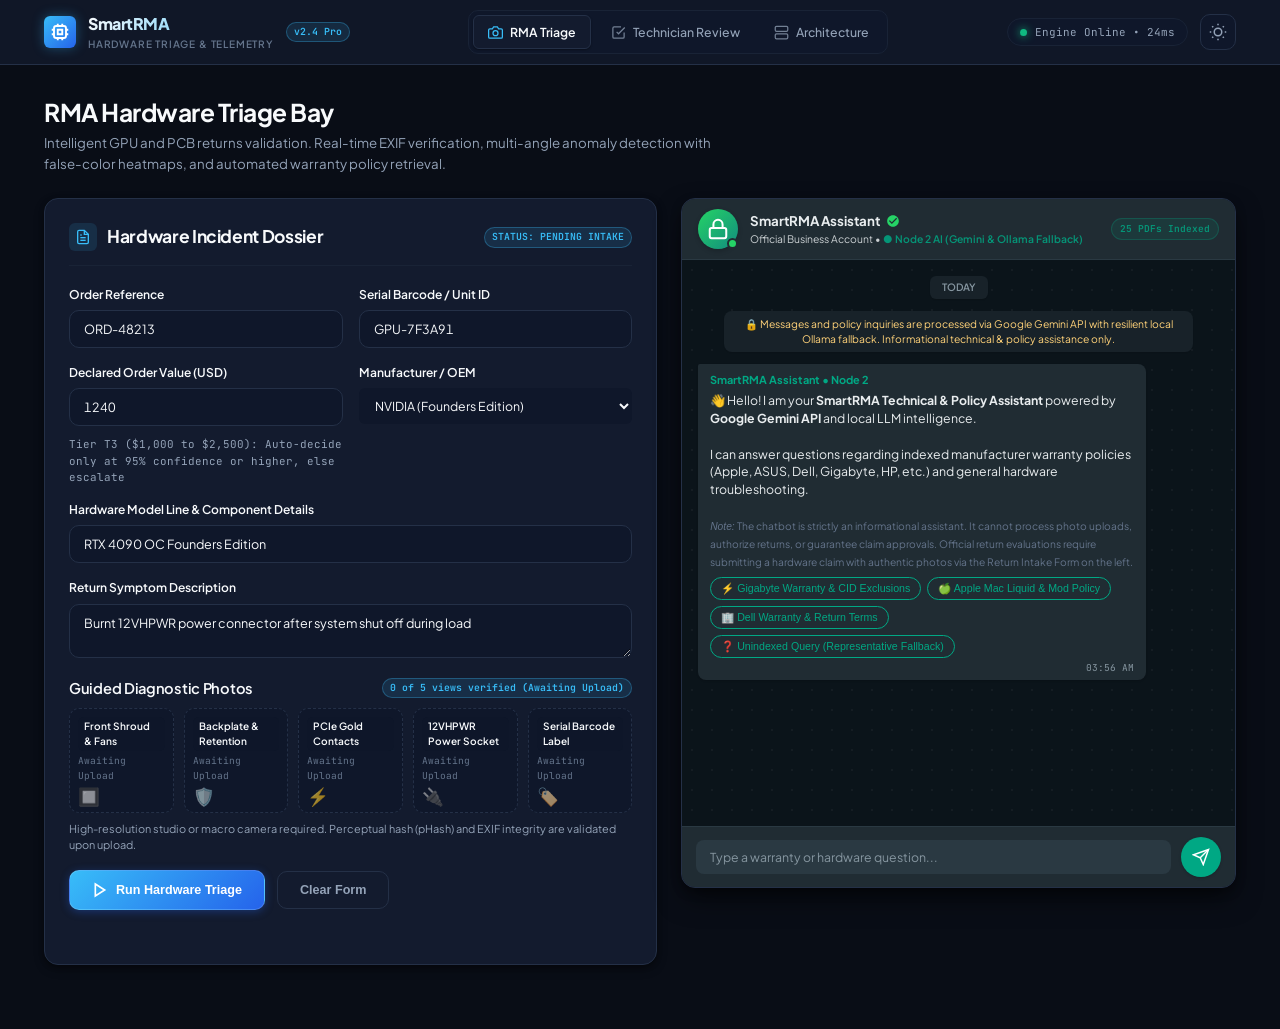
==== commit 88fa29cc: "feat(chatbot): add Dual-Engine Gemini API with local Ollama fallback, strict chat scope guardrails, " ====
--- a/index.html
+++ b/index.html
@@ -165,9 +165,6 @@
             </svg>
             Run Hardware Triage
           </button>
-          <button class="btn btn-outline" type="button" id="btn-sample-photos" title="Load sample hardware photos for demonstration testing">
-            📷 Load Sample Views
-          </button>
           <button class="btn btn-outline" type="button" id="btn-reset">
             Clear Form
           </button>
@@ -197,7 +194,7 @@
                 </span>
               </div>
               <div class="wa-profile-status" id="wa-status">
-                Official Business Account &bull; <span style="color:#00A884;font-weight:600">● Node 2 AI (Ollama RAG)</span>
+                Official Business Account &bull; <span style="color:#00A884;font-weight:600" id="wa-status-text">● Node 2 AI (Gemini &amp; Ollama Fallback)</span>
               </div>
             </div>
           </div>
@@ -212,7 +209,7 @@
         <div class="wa-body" id="wa-body">
           <div class="wa-date-pill">TODAY</div>
           <div class="wa-enc-notice">
-            🔒 Messages and hardware diagnostics are processed with Node 2 Policy RAG &amp; local Ollama. Citations are verified against official manufacturer documents.
+            🔒 Messages and policy inquiries are processed via Google Gemini API with resilient local Ollama fallback. Informational technical &amp; policy assistance only.
           </div>
 
           <div id="wa-messages" style="display:flex;flex-direction:column;gap:12px">
@@ -221,9 +218,9 @@
               <div class="wa-bubble">
                 <div style="font-weight:700;font-size:0.78rem;color:#00A884;margin-bottom:4px">SmartRMA Assistant &bull; Node 2</div>
                 <div>
-                  👋 Hello! I am your <strong>SmartRMA automated triage assistant</strong> powered by <strong>Node 2 Policy RAG</strong> and local LLM intelligence.<br><br>
-                  I analyze warranty terms and Customer Induced Damage (CID) exclusions across our indexed official policies (Dell, Apple, Gigabyte, Acer, ASUS, NVIDIA, EVGA, Lenovo, HP, Intel).<br><br>
-                  You can submit your hardware dossier on the left, or ask any return or defect question below:
+                  👋 Hello! I am your <strong>SmartRMA Technical &amp; Policy Assistant</strong> powered by <strong>Google Gemini API</strong> and local LLM intelligence.<br><br>
+                  I can answer questions regarding indexed manufacturer warranty policies (Apple, ASUS, Dell, Gigabyte, HP, etc.) and general hardware troubleshooting.<br><br>
+                  <small style="color:var(--text-muted)"><em>Note:</em> The chatbot is strictly an informational assistant. It cannot process photo uploads, authorize returns, or guarantee claim approvals. Official return evaluations require submitting a hardware claim with authentic photos via the Return Intake Form on the left.</small>
                 </div>
                 <div class="wa-quick-chips">
                   <button type="button" class="wa-chip" onclick="askPresetQuestion('What is the Gigabyte GPU warranty period and is customer induced damage covered?')">⚡ Gigabyte Warranty &amp; CID Exclusions</button>
@@ -239,23 +236,10 @@
           </div>
         </div>
 
-        <!-- WhatsApp Chat Footer -->
+        <!-- WhatsApp Chat Footer (Text only, no image attachments) -->
         <form class="wa-footer" id="wa-form" onsubmit="handleChatSubmit(event)">
-          <button class="wa-icon-btn" type="button" title="Insert emoji" style="color:var(--text-muted)">
-            <svg width="20" height="20" viewBox="0 0 24 24" fill="none" stroke="currentColor" stroke-width="2">
-              <circle cx="12" cy="12" r="10"/>
-              <path d="M8 14s1.5 2 4 2 4-2 4-2"/>
-              <line x1="9" y1="9" x2="9.01" y2="9"/>
-              <line x1="15" y1="9" x2="15.01" y2="9"/>
-            </svg>
-          </button>
-          <button class="wa-icon-btn" type="button" title="Attach file or photo" style="color:var(--text-muted)">
-            <svg width="20" height="20" viewBox="0 0 24 24" fill="none" stroke="currentColor" stroke-width="2">
-              <path d="M21.44 11.05l-9.19 9.19a6 6 0 0 1-8.49-8.49l9.19-9.19a4 4 0 0 1 5.66 5.66l-9.2 9.19a2 2 0 0 1-2.83-2.83l8.49-8.48"/>
-            </svg>
-          </button>
           <div class="wa-input-wrap">
-            <input type="text" id="wa-input" class="wa-input" placeholder="Type a message or question..." autocomplete="off">
+            <input type="text" id="wa-input" class="wa-input" placeholder="Type a warranty or hardware question..." autocomplete="off">
           </div>
           <button class="wa-send-btn" type="submit" id="wa-send" title="Send message">
             <svg width="18" height="18" viewBox="0 0 24 24" fill="none" stroke="currentColor" stroke-width="2">
--- a/styles.css
+++ b/styles.css
@@ -1218,6 +1218,27 @@
   box-shadow: var(--shadow-sm);
 }
 
+.hardware-inspection-viewport.no-image {
+  display: flex;
+  align-items: center;
+  justify-content: center;
+  background: var(--bg-subtle);
+  border: 1px dashed var(--border);
+  min-height: 220px;
+  aspect-ratio: auto;
+}
+
+.no-image-placeholder {
+  display: flex;
+  flex-direction: column;
+  align-items: center;
+  justify-content: center;
+  text-align: center;
+  padding: 28px 20px;
+  color: var(--text-muted);
+  max-width: 420px;
+}
+
 .comparator-grid {
   display: grid;
   grid-template-columns: 1fr;
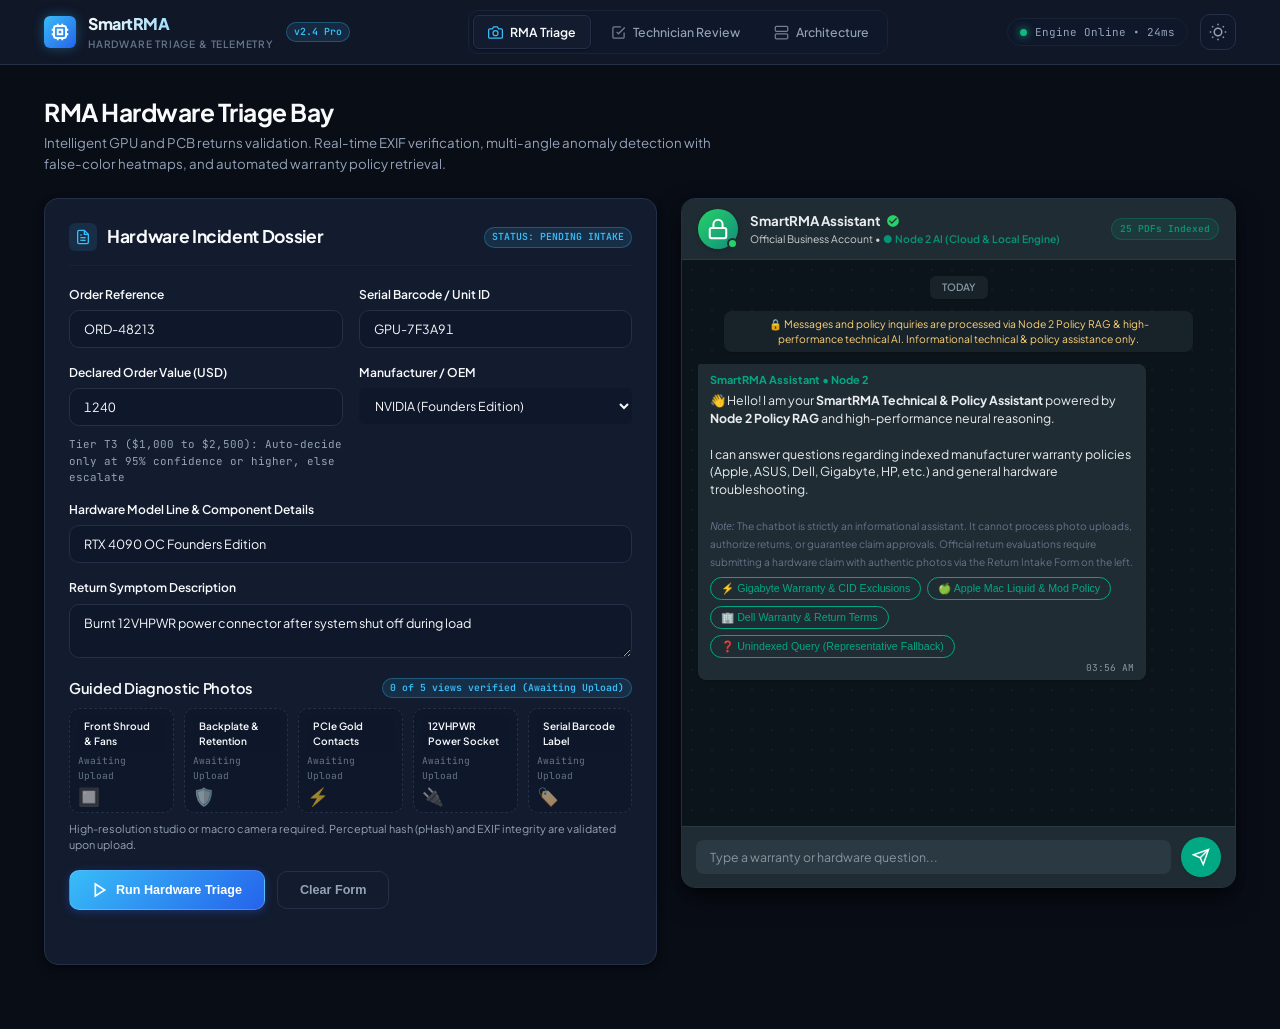
==== commit 4aeb5db1: "refactor: generalize dual-engine cloud LLM integration and sanitize telemetry branding" ====
--- a/index.html
+++ b/index.html
@@ -194,7 +194,7 @@
                 </span>
               </div>
               <div class="wa-profile-status" id="wa-status">
-                Official Business Account &bull; <span style="color:#00A884;font-weight:600" id="wa-status-text">● Node 2 AI (Gemini &amp; Ollama Fallback)</span>
+                Official Business Account &bull; <span style="color:#00A884;font-weight:600" id="wa-status-text">● Node 2 AI (Cloud &amp; Local Engine)</span>
               </div>
             </div>
           </div>
@@ -209,7 +209,7 @@
         <div class="wa-body" id="wa-body">
           <div class="wa-date-pill">TODAY</div>
           <div class="wa-enc-notice">
-            🔒 Messages and policy inquiries are processed via Google Gemini API with resilient local Ollama fallback. Informational technical &amp; policy assistance only.
+            🔒 Messages and policy inquiries are processed via Node 2 Policy RAG &amp; high-performance technical AI. Informational technical &amp; policy assistance only.
           </div>
 
           <div id="wa-messages" style="display:flex;flex-direction:column;gap:12px">
@@ -218,7 +218,7 @@
               <div class="wa-bubble">
                 <div style="font-weight:700;font-size:0.78rem;color:#00A884;margin-bottom:4px">SmartRMA Assistant &bull; Node 2</div>
                 <div>
-                  👋 Hello! I am your <strong>SmartRMA Technical &amp; Policy Assistant</strong> powered by <strong>Google Gemini API</strong> and local LLM intelligence.<br><br>
+                  👋 Hello! I am your <strong>SmartRMA Technical &amp; Policy Assistant</strong> powered by <strong>Node 2 Policy RAG</strong> and high-performance neural reasoning.<br><br>
                   I can answer questions regarding indexed manufacturer warranty policies (Apple, ASUS, Dell, Gigabyte, HP, etc.) and general hardware troubleshooting.<br><br>
                   <small style="color:var(--text-muted)"><em>Note:</em> The chatbot is strictly an informational assistant. It cannot process photo uploads, authorize returns, or guarantee claim approvals. Official return evaluations require submitting a hardware claim with authentic photos via the Return Intake Form on the left.</small>
                 </div>
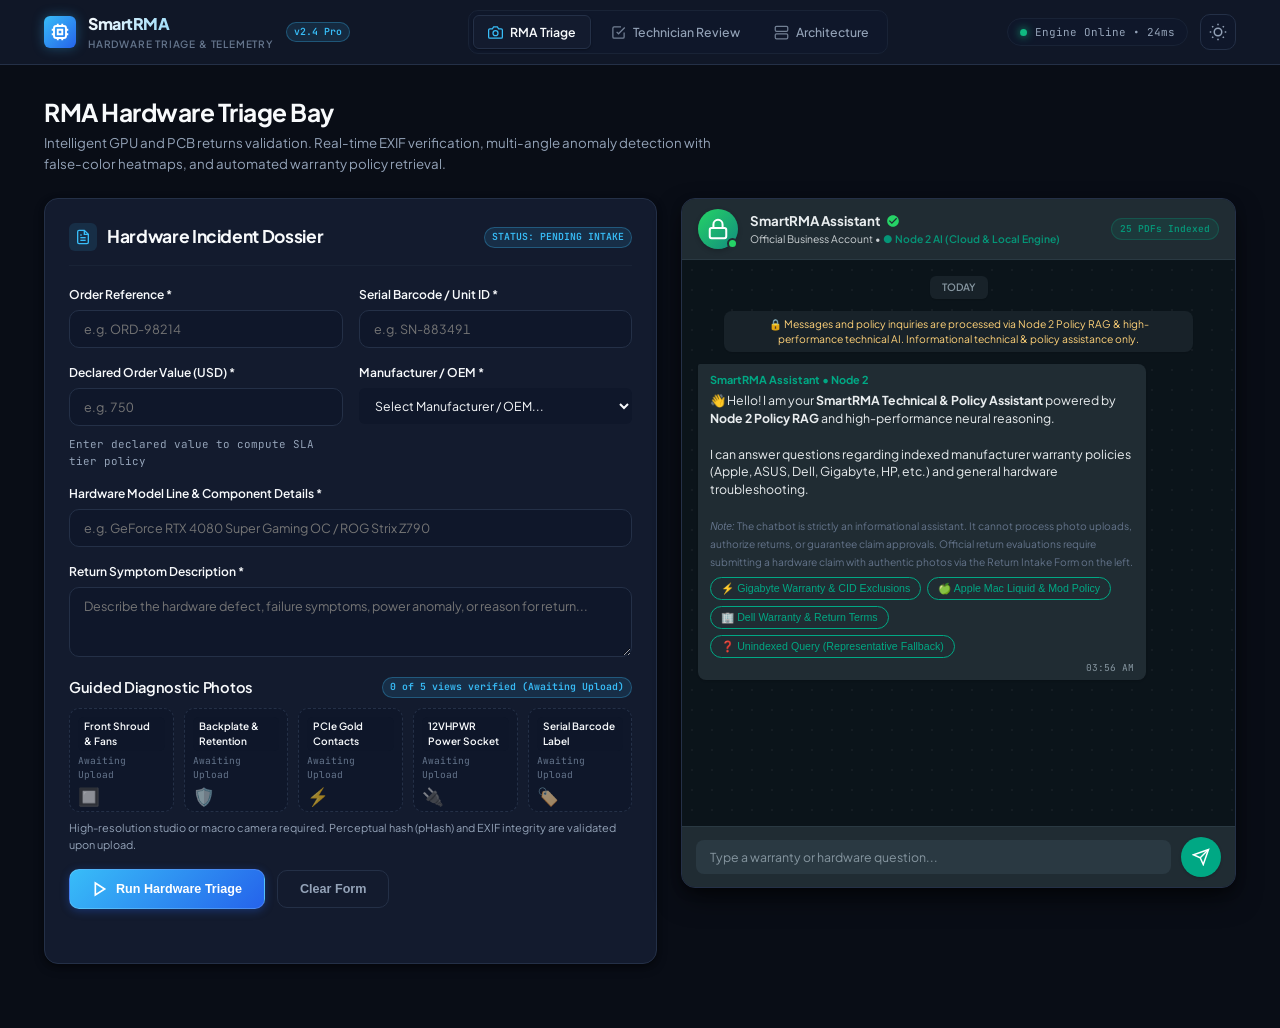
==== commit f0ac39a7: "feat(triage): user-entered hardware incident dossier fields (order, serial, value, oem, model, descr" ====
--- a/index.html
+++ b/index.html
@@ -102,48 +102,53 @@
 
         <div class="row">
           <label class="f">
-            Order Reference
-            <input id="oid" required placeholder="ORD-48213" value="ORD-48213">
-          </label>
-          <label class="f">
-            Serial Barcode / Unit ID
-            <input id="ser" required placeholder="GPU-7F3A91" value="GPU-7F3A91" class="mono">
+            Order Reference *
+            <input id="oid" required placeholder="e.g. ORD-98214" autocomplete="off">
+          </label>
+          <label class="f">
+            Serial Barcode / Unit ID *
+            <input id="ser" required placeholder="e.g. SN-883491" class="mono" autocomplete="off">
           </label>
         </div>
 
         <div class="row">
           <label class="f">
-            Declared Order Value (USD)
-            <input id="val" type="number" min="1" required placeholder="1240" value="1240" class="mono">
-            <small id="tp" class="mu mono" style="display:block;margin-top:4px"></small>
-          </label>
-          <label class="f">
-            Manufacturer / OEM
-            <select id="mfg-select" style="background:var(--bg-subtle);color:var(--text-primary);border:1px solid var(--border-color);border-radius:6px;padding:9px 12px;font-size:0.88rem;outline:none">
-              <option value="NVIDIA" selected>NVIDIA (Founders Edition)</option>
+            Declared Order Value (USD) *
+            <input id="val" type="number" min="1" step="1" required placeholder="e.g. 750" class="mono">
+            <small id="tp" class="mu mono" style="display:block;margin-top:4px">Enter declared value to compute SLA tier policy</small>
+          </label>
+          <label class="f">
+            Manufacturer / OEM *
+            <select id="mfg-select" required style="background:var(--bg-subtle);color:var(--text-primary);border:1px solid var(--border-color);border-radius:6px;padding:9px 12px;font-size:0.88rem;outline:none">
+              <option value="" disabled selected>Select Manufacturer / OEM...</option>
+              <option value="NVIDIA">NVIDIA</option>
               <option value="GIGABYTE">GIGABYTE / AORUS</option>
-              <option value="Apple">Apple (Mac / MacBook)</option>
+              <option value="ASUS">ASUS (ROG / TUF)</option>
+              <option value="MSI">MSI (Gaming / Ventus)</option>
+              <option value="EVGA">EVGA</option>
+              <option value="AMD">AMD (Radeon / Ryzen)</option>
+              <option value="Apple">Apple (Mac / Silicon)</option>
               <option value="Dell">Dell / Alienware</option>
-              <option value="Acer">Acer / Predator</option>
-              <option value="ASUS">ASUS (ROG / TUF)</option>
-              <option value="EVGA">EVGA</option>
-              <option value="Lenovo">Lenovo (ThinkPad)</option>
-              <option value="HP">HP (OMEN)</option>
-              <option value="Intel">Intel (Xeon / Core)</option>
+              <option value="Lenovo">Lenovo (ThinkPad / Legion)</option>
+              <option value="HP">HP (OMEN / Victus)</option>
+              <option value="Acer">Acer (Predator / Nitro)</option>
+              <option value="Intel">Intel (Arc / Core / Xeon)</option>
+              <option value="Corsair">Corsair</option>
+              <option value="Other OEM">Other OEM / Custom</option>
             </select>
           </label>
         </div>
 
         <div class="row">
           <label class="f" style="grid-column:1 / -1">
-            Hardware Model Line &amp; Component Details
-            <input id="model-line" value="RTX 4090 OC Founders Edition" style="background:var(--bg-subtle)">
+            Hardware Model Line &amp; Component Details *
+            <input id="model-line" required placeholder="e.g. GeForce RTX 4080 Super Gaming OC / ROG Strix Z790" autocomplete="off" style="background:var(--bg-subtle)">
           </label>
         </div>
 
         <label class="f">
-          Return Symptom Description
-          <textarea id="rsn" required rows="2" maxlength="300" placeholder="Describe the hardware failure, power anomaly, or return reason...">Burnt 12VHPWR power connector after system shut off during load</textarea>
+          Return Symptom Description *
+          <textarea id="rsn" required rows="3" maxlength="400" placeholder="Describe the hardware defect, failure symptoms, power anomaly, or reason for return..."></textarea>
         </label>
 
         <!-- Guided Hardware Photo Bay -->
--- a/styles.css
+++ b/styles.css
@@ -2450,3 +2450,59 @@
   stroke: #38BDF8 !important;
 }
 
+/* Clean Empty Workbench View */
+.empty-workbench-view {
+  display: flex;
+  justify-content: center;
+  align-items: center;
+  min-height: 440px;
+  padding: 40px 20px;
+  margin: 20px 0;
+}
+
+.empty-workbench-card {
+  max-width: 580px;
+  width: 100%;
+  background: var(--bg-surface);
+  border: 1px solid var(--border-default);
+  border-radius: var(--radius-lg);
+  padding: 56px 36px;
+  text-align: center;
+  box-shadow: var(--shadow-md);
+}
+
+.empty-icon-box {
+  width: 76px;
+  height: 76px;
+  border-radius: 50%;
+  background: var(--bg-hover);
+  border: 1px solid var(--border-subtle);
+  display: inline-flex;
+  align-items: center;
+  justify-content: center;
+  color: var(--text-muted);
+  margin-bottom: 22px;
+}
+
+.empty-workbench-card h2 {
+  font-size: 1.35rem;
+  font-weight: 700;
+  color: var(--text-primary);
+  margin-bottom: 12px;
+}
+
+.empty-workbench-card p {
+  color: var(--text-secondary);
+  font-size: 0.92rem;
+  line-height: 1.6;
+  margin-bottom: 28px;
+}
+
+.empty-actions {
+  display: flex;
+  align-items: center;
+  justify-content: center;
+  gap: 12px;
+}
+
+
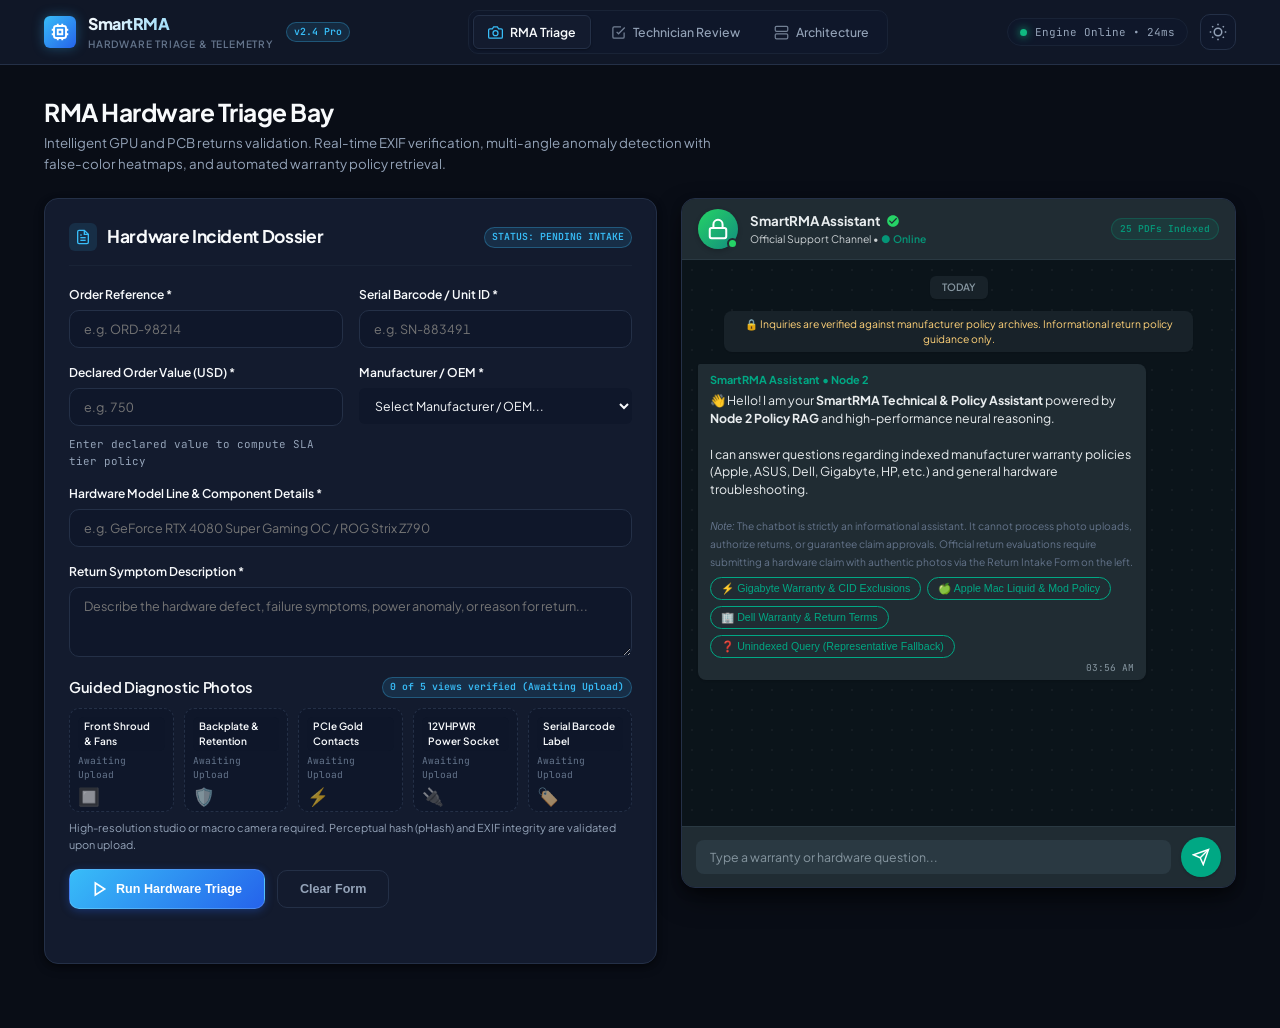
==== commit 8b22bcbb: "fix(chat): remove cloud response and engine attribution pills from chat mode" ====
--- a/index.html
+++ b/index.html
@@ -199,7 +199,7 @@
                 </span>
               </div>
               <div class="wa-profile-status" id="wa-status">
-                Official Business Account &bull; <span style="color:#00A884;font-weight:600" id="wa-status-text">● Node 2 AI (Cloud &amp; Local Engine)</span>
+                Official Support Channel &bull; <span style="color:#00A884;font-weight:600" id="wa-status-text">● Online</span>
               </div>
             </div>
           </div>
@@ -214,7 +214,7 @@
         <div class="wa-body" id="wa-body">
           <div class="wa-date-pill">TODAY</div>
           <div class="wa-enc-notice">
-            🔒 Messages and policy inquiries are processed via Node 2 Policy RAG &amp; high-performance technical AI. Informational technical &amp; policy assistance only.
+            🔒 Inquiries are verified against manufacturer policy archives. Informational return policy guidance only.
           </div>
 
           <div id="wa-messages" style="display:flex;flex-direction:column;gap:12px">
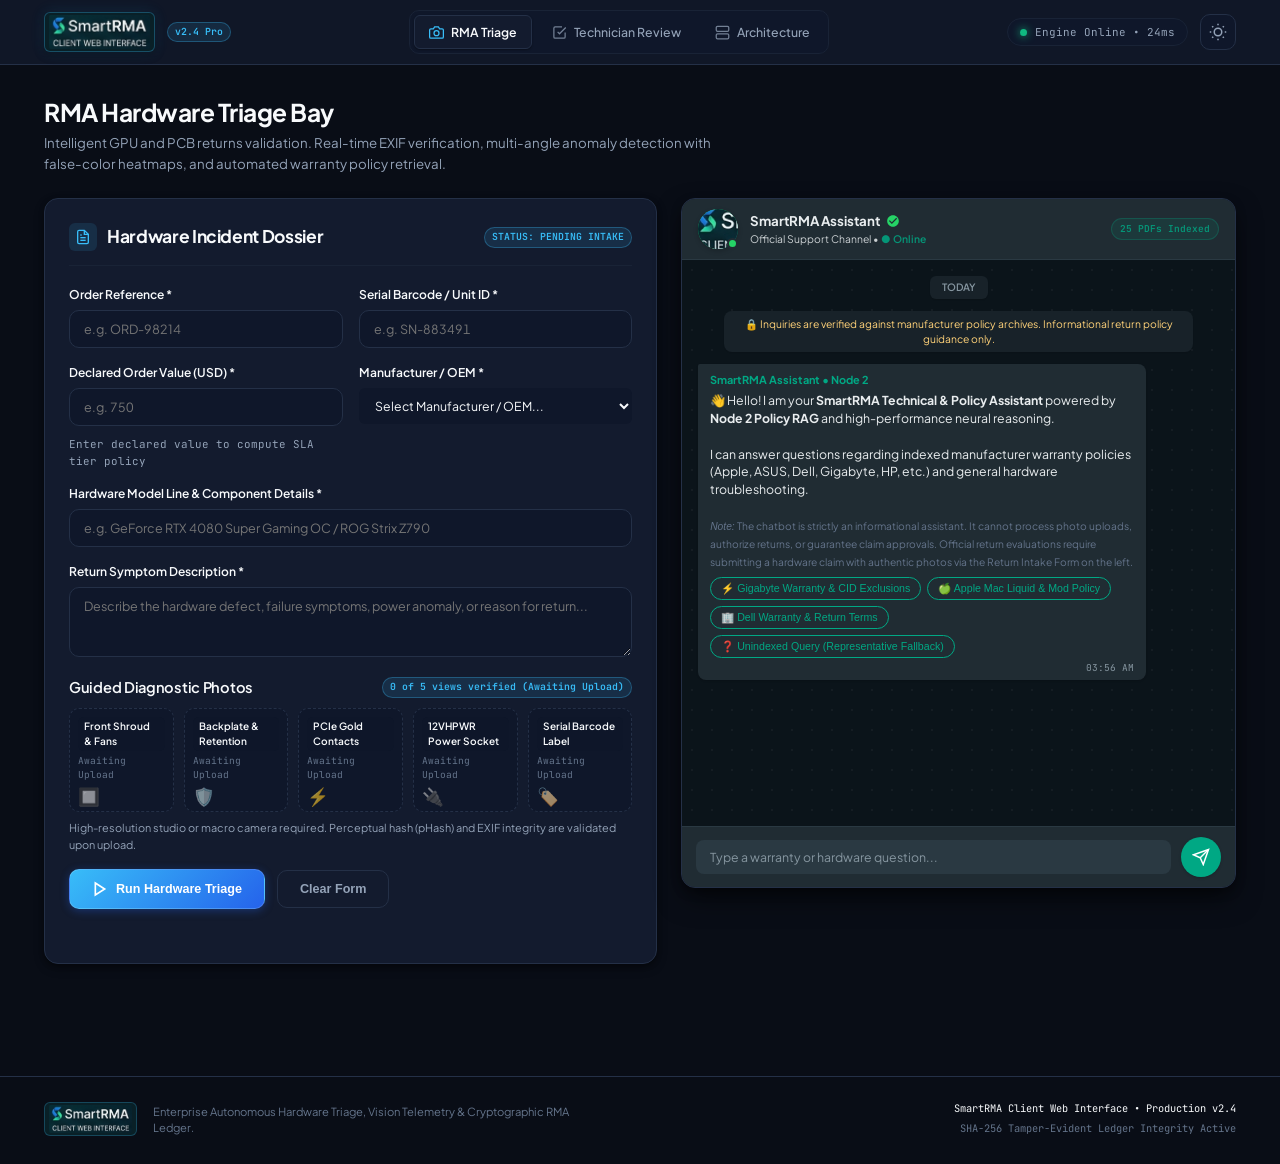
==== commit 5c8e3d2a: "feat(branding): add official SmartRMA client logo and favicon to every page" ====
--- a/index.html
+++ b/index.html
@@ -5,23 +5,14 @@
   <meta name="viewport" content="width=device-width, initial-scale=1, viewport-fit=cover">
   <title>Hardware RMA Triage & Telemetry | SmartRMA</title>
   <meta name="description" content="Automated hardware return triage with computer vision anomaly detection, false-color heatmaps, and warranty policy RAG verification.">
+  <link rel="icon" type="image/png" href="assets/smartrma_icon.png">
   <link rel="stylesheet" href="styles.css">
 </head>
 <body>
   <header>
     <div class="bar">
-      <a class="brand-wrapper" href="index.html">
-        <div class="brand-logo-icon">
-          <svg width="18" height="18" viewBox="0 0 24 24" fill="none" stroke="currentColor" stroke-width="2.5">
-            <rect x="4" y="4" width="16" height="16" rx="3"/>
-            <path d="M9 9h6v6H9z"/>
-            <path d="M9 1v3M15 1v3M9 20v3M15 20v3M20 9h3M20 15h3M1 9h3M1 15h3"/>
-          </svg>
-        </div>
-        <div class="brand-text">
-          <span class="brand-title">SmartRMA</span>
-          <span class="brand-subtitle">Hardware Triage &amp; Telemetry</span>
-        </div>
+      <a class="brand-wrapper" href="index.html" title="SmartRMA Client Web Interface">
+        <img src="assets/smartrma_logo.png" alt="SmartRMA Client Web Interface" class="brand-logo-img">
         <span class="brand-pill">v2.4 Pro</span>
       </a>
 
@@ -183,10 +174,7 @@
         <div class="wa-header">
           <div class="wa-profile-info">
             <div class="wa-avatar">
-              <svg width="22" height="22" viewBox="0 0 24 24" fill="none" stroke="currentColor" stroke-width="2.2">
-                <rect x="3" y="11" width="18" height="11" rx="2" ry="2"/>
-                <path d="M7 11V7a5 5 0 0 1 10 0v4"/>
-              </svg>
+              <img src="assets/smartrma_icon.png" alt="SmartRMA Assistant" style="width:100%;height:100%;border-radius:50%;object-fit:cover">
               <div class="wa-avatar-online"></div>
             </div>
             <div class="wa-profile-meta">
@@ -257,6 +245,19 @@
     </div>
   </main>
 
+  <footer class="app-footer">
+    <div class="footer-inner">
+      <div class="footer-brand">
+        <img src="assets/smartrma_logo.png" alt="SmartRMA Logo" class="footer-logo">
+        <p>Enterprise Autonomous Hardware Triage, Vision Telemetry &amp; Cryptographic RMA Ledger.</p>
+      </div>
+      <div class="footer-meta">
+        <span class="mono">SmartRMA Client Web Interface &bull; Production v2.4</span>
+        <span class="mono" style="color:var(--text-muted)">SHA-256 Tamper-Evident Ledger Integrity Active</span>
+      </div>
+    </div>
+  </footer>
+
   <script src="common.js"></script>
   <script src="triage.js"></script>
 </body>
--- a/styles.css
+++ b/styles.css
@@ -2505,4 +2505,85 @@
   gap: 12px;
 }
 
-
+/* App Footer & Brand Logo Elements */
+.brand-logo-img {
+  height: 40px;
+  width: auto;
+  max-width: 175px;
+  object-fit: contain;
+  border-radius: 6px;
+  border: 1px solid rgba(56, 189, 248, 0.3);
+  box-shadow: 0 2px 10px rgba(0, 0, 0, 0.4), 0 0 14px rgba(56, 189, 248, 0.15);
+  background: #092027;
+  padding: 2px 4px;
+  transition: transform 0.2s ease, box-shadow 0.2s ease;
+  display: block;
+}
+
+.brand-logo-img:hover {
+  transform: translateY(-1px) scale(1.02);
+  box-shadow: 0 4px 16px rgba(56, 189, 248, 0.35);
+}
+
+.app-footer {
+  margin-top: 48px;
+  border-top: 1px solid var(--border);
+  background: var(--bg-surface);
+  padding: 24px 0 28px 0;
+}
+
+.footer-inner {
+  max-width: 1240px;
+  margin: 0 auto;
+  padding: 0 24px;
+  display: flex;
+  align-items: center;
+  justify-content: space-between;
+  gap: 20px;
+  flex-wrap: wrap;
+}
+
+.footer-brand {
+  display: flex;
+  align-items: center;
+  gap: 16px;
+}
+
+.footer-logo {
+  height: 34px;
+  width: auto;
+  object-fit: contain;
+  border-radius: 6px;
+  border: 1px solid rgba(56, 189, 248, 0.25);
+  background: #092027;
+  padding: 2px 4px;
+}
+
+.footer-brand p {
+  font-size: 0.8rem;
+  color: var(--text-muted);
+  max-width: 440px;
+  line-height: 1.45;
+  margin: 0;
+}
+
+.footer-meta {
+  display: flex;
+  flex-direction: column;
+  align-items: flex-end;
+  gap: 4px;
+  font-size: 0.74rem;
+}
+
+@media (max-width: 768px) {
+  .footer-inner {
+    flex-direction: column;
+    align-items: flex-start;
+  }
+  .footer-meta {
+    align-items: flex-start;
+  }
+}
+
+
+
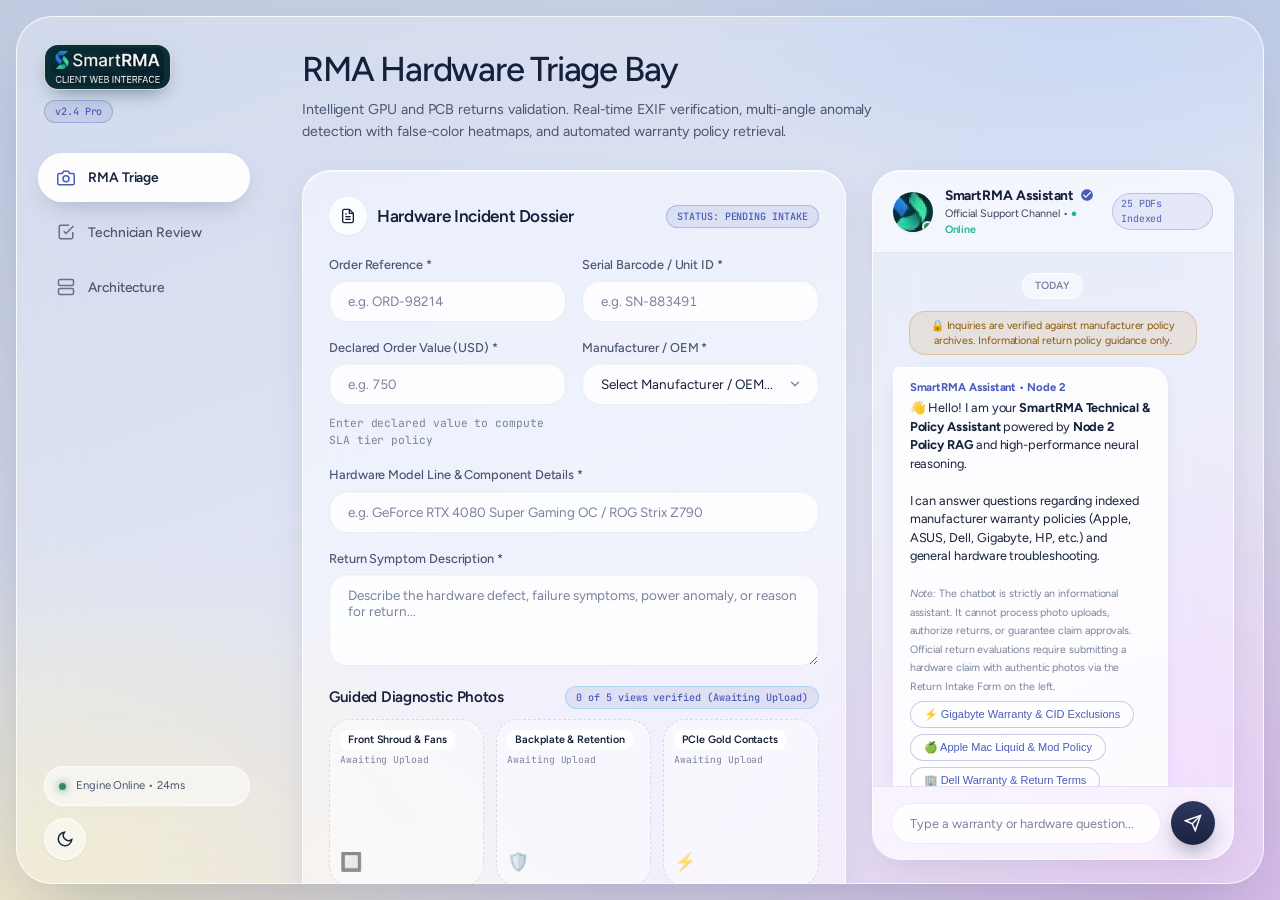
==== commit 7176e715: "feat: update SmartRMA glass UI, microservices, empirical figures, and result matrix" ====
--- a/index.html
+++ b/index.html
@@ -1,11 +1,13 @@
 <!DOCTYPE html>
-<html lang="en" data-theme="dark">
+<html lang="en" data-theme="light">
 <head>
   <meta charset="utf-8">
   <meta name="viewport" content="width=device-width, initial-scale=1, viewport-fit=cover">
   <title>Hardware RMA Triage & Telemetry | SmartRMA</title>
   <meta name="description" content="Automated hardware return triage with computer vision anomaly detection, false-color heatmaps, and warranty policy RAG verification.">
   <link rel="icon" type="image/png" href="assets/smartrma_icon.png">
+  <link rel="preconnect" href="https://fonts.googleapis.com">
+  <link rel="preconnect" href="https://fonts.gstatic.com" crossorigin>
   <link rel="stylesheet" href="styles.css">
 </head>
 <body>
@@ -64,6 +66,7 @@
     </div>
   </header>
 
+  <div class="app-scroll">
   <main>
     <div class="page-header">
       <h1>RMA Hardware Triage Bay</h1>
@@ -110,7 +113,7 @@
           </label>
           <label class="f">
             Manufacturer / OEM *
-            <select id="mfg-select" required style="background:var(--bg-subtle);color:var(--text-primary);border:1px solid var(--border-color);border-radius:6px;padding:9px 12px;font-size:0.88rem;outline:none">
+            <select id="mfg-select" required>
               <option value="" disabled selected>Select Manufacturer / OEM...</option>
               <option value="NVIDIA">NVIDIA</option>
               <option value="GIGABYTE">GIGABYTE / AORUS</option>
@@ -133,7 +136,7 @@
         <div class="row">
           <label class="f" style="grid-column:1 / -1">
             Hardware Model Line &amp; Component Details *
-            <input id="model-line" required placeholder="e.g. GeForce RTX 4080 Super Gaming OC / ROG Strix Z790" autocomplete="off" style="background:var(--bg-subtle)">
+            <input id="model-line" required placeholder="e.g. GeForce RTX 4080 Super Gaming OC / ROG Strix Z790" autocomplete="off">
           </label>
         </div>
 
@@ -192,7 +195,7 @@
             </div>
           </div>
           <div class="wa-header-icons">
-            <span class="mono brand-pill" style="font-size:0.68rem;padding:3px 8px;background:rgba(0,168,132,0.12);color:#00A884;border:1px solid rgba(0,168,132,0.3)">
+            <span class="mono brand-pill" style="font-size:0.68rem;padding:3px 8px;background:var(--accent-subtle);color:var(--accent);border:1px solid var(--accent-border)">
               25 PDFs Indexed
             </span>
           </div>
@@ -209,7 +212,7 @@
             <!-- Initial Welcome Message from Bot -->
             <div class="wa-msg-row in">
               <div class="wa-bubble">
-                <div style="font-weight:700;font-size:0.78rem;color:#00A884;margin-bottom:4px">SmartRMA Assistant &bull; Node 2</div>
+                <div style="font-weight:700;font-size:0.78rem;color:var(--accent);margin-bottom:4px">SmartRMA Assistant &bull; Node 2</div>
                 <div>
                   👋 Hello! I am your <strong>SmartRMA Technical &amp; Policy Assistant</strong> powered by <strong>Node 2 Policy RAG</strong> and high-performance neural reasoning.<br><br>
                   I can answer questions regarding indexed manufacturer warranty policies (Apple, ASUS, Dell, Gigabyte, HP, etc.) and general hardware troubleshooting.<br><br>
@@ -257,6 +260,7 @@
       </div>
     </div>
   </footer>
+  </div>
 
   <script src="common.js"></script>
   <script src="triage.js"></script>
--- a/styles.css
+++ b/styles.css
@@ -1,112 +1,160 @@
 /* SmartRMA Design System - Hardware RMA & Vision Telemetry Workbench */
-@import url('https://fonts.googleapis.com/css2?family=JetBrains+Mono:wght@400;500;600;700&family=Plus+Jakarta+Sans:wght@400;500;600;700;800&display=swap');
-
-:root {
-  /* Dark Theme (Default - Professional Hardware Engineering Lab) */
-  --bg-canvas: #090D16;
-  --bg-subtle: #0F172A;
-  --bg-card: #131B2E;
-  --bg-card-hover: #17223B;
-  --bg-elevated: #1E293B;
-  --bg-glass: rgba(19, 27, 46, 0.75);
-
-  --border: #243047;
-  --border-subtle: #192336;
-  --border-focus: #38BDF8;
-
-  --text-primary: #F8FAFC;
-  --text-secondary: #94A3B8;
-  --text-muted: #64748B;
-  --text-inverse: #090D16;
-
-  --accent: #38BDF8;
-  --accent-rgb: 56, 189, 248;
-  --accent-hover: #0EA5E9;
-  --accent-subtle: rgba(56, 189, 248, 0.12);
-  --accent-glow: rgba(56, 189, 248, 0.25);
-
-  --success: #10B981;
-  --success-subtle: rgba(16, 185, 129, 0.12);
-  --success-border: rgba(16, 185, 129, 0.3);
-  --success-text: #34D399;
-
-  --warning: #F59E0B;
-  --warning-subtle: rgba(245, 158, 11, 0.12);
-  --warning-border: rgba(245, 158, 11, 0.3);
-  --warning-text: #FBBF24;
-
-  --danger: #EF4444;
-  --danger-subtle: rgba(239, 68, 68, 0.12);
-  --danger-border: rgba(239, 68, 68, 0.3);
-  --danger-text: #F87171;
-
-  --info: #6366F1;
-  --info-subtle: rgba(99, 102, 241, 0.12);
-  --info-border: rgba(99, 102, 241, 0.3);
-  --info-text: #818CF8;
-
-  --shadow-sm: 0 1px 2px 0 rgba(0, 0, 0, 0.35);
-  --shadow-md: 0 4px 12px -2px rgba(0, 0, 0, 0.45), 0 2px 6px -1px rgba(0, 0, 0, 0.3);
-  --shadow-lg: 0 12px 28px -4px rgba(0, 0, 0, 0.6), 0 4px 12px -2px rgba(0, 0, 0, 0.4);
-  --shadow-glow: 0 0 25px -4px var(--accent-glow);
-
-  --radius-sm: 6px;
-  --radius-md: 10px;
-  --radius-lg: 14px;
-  --radius-xl: 20px;
+@import url('https://fonts.googleapis.com/css2?family=Figtree:wght@400;500;600;700&family=JetBrains+Mono:wght@400;500;600&display=swap');
+
+:root,
+[data-theme="light"] {
+  /* Frosted-glass light theme (default) */
+  --bg-canvas: #D3D9E8;
+  --bg-subtle: rgba(255, 255, 255, 0.46);
+  --bg-card: rgba(255, 255, 255, 0.52);
+  --bg-card-hover: rgba(255, 255, 255, 0.72);
+  --bg-elevated: rgba(255, 255, 255, 0.86);
+  --bg-glass: rgba(255, 255, 255, 0.55);
+  --bg-panel: rgba(255, 255, 255, 0.36);
+  --bg-surface: rgba(255, 255, 255, 0.5);
+  --bg-hover: rgba(255, 255, 255, 0.7);
+
+  --border: rgba(52, 64, 104, 0.16);
+  --border-subtle: rgba(52, 64, 104, 0.09);
+  --border-default: rgba(52, 64, 104, 0.16);
+  --border-focus: #4A5BB8;
+  --glass-edge: rgba(255, 255, 255, 0.82);
+
+  --text-primary: #16203A;
+  --text-secondary: #4B5572;
+  --text-muted: #7A839D;
+  --text-inverse: #FFFFFF;
+
+  --accent: #4A5BB8;
+  --accent-rgb: 74, 91, 184;
+  --accent-hover: #3B4A9E;
+  --accent-subtle: rgba(74, 91, 184, 0.11);
+  --accent-border: rgba(74, 91, 184, 0.3);
+  --accent-glow: rgba(74, 91, 184, 0.22);
+
+  --success: #2E8B68;
+  --success-subtle: rgba(46, 139, 104, 0.12);
+  --success-border: rgba(46, 139, 104, 0.32);
+  --success-text: #1E6F51;
+
+  --warning: #C98A1B;
+  --warning-subtle: rgba(201, 138, 27, 0.13);
+  --warning-border: rgba(201, 138, 27, 0.34);
+  --warning-text: #8A5709;
+
+  --danger: #D0475A;
+  --danger-subtle: rgba(208, 71, 90, 0.11);
+  --danger-border: rgba(208, 71, 90, 0.32);
+  --danger-text: #A32C3F;
+
+  --info: #6B63C9;
+  --info-subtle: rgba(107, 99, 201, 0.12);
+  --info-border: rgba(107, 99, 201, 0.3);
+  --info-text: #4B43A8;
+
+  --shadow-sm: 0 1px 2px rgba(60, 72, 120, 0.08);
+  --shadow-md: 0 12px 36px -8px rgba(60, 72, 120, 0.16), inset 0 1px 0 rgba(255, 255, 255, 0.7);
+  --shadow-lg: 0 24px 60px -12px rgba(60, 72, 120, 0.24), inset 0 1px 0 rgba(255, 255, 255, 0.7);
+  --shadow-glow: 0 0 24px -4px var(--accent-glow);
+
+  --page-bg:
+    radial-gradient(900px 620px at 4% 104%, rgba(240, 233, 196, 0.95), transparent 62%),
+    radial-gradient(900px 720px at 100% 100%, rgba(216, 188, 232, 0.95), transparent 62%),
+    radial-gradient(800px 560px at 86% -8%, rgba(176, 196, 232, 0.85), transparent 60%),
+    linear-gradient(160deg, #C3CDE2 0%, #D7DBEA 52%, #DDD0E8 100%);
+  --frame-bg: rgba(255, 255, 255, 0.26);
+  --frame-shadow: 0 30px 80px -20px rgba(60, 72, 120, 0.35);
+
+  --btn-bg: linear-gradient(180deg, #2D3860 0%, #1A2240 100%);
+  --btn-fg: #FFFFFF;
+  --btn-shadow: 0 10px 22px -6px rgba(26, 34, 64, 0.5);
+  --nav-active-bg: rgba(255, 255, 255, 0.94);
+  --bubble-out-bg: linear-gradient(180deg, #2D3860 0%, #1A2240 100%);
+  --bubble-out-fg: #FFFFFF;
+  --console-bg: #121830;
+  --scrim: rgba(22, 32, 58, 0.55);
+
+  --radius-sm: 10px;
+  --radius-md: 16px;
+  --radius-lg: 24px;
+  --radius-xl: 32px;
   --radius-full: 9999px;
 
-  --font-sans: 'Plus Jakarta Sans', -apple-system, BlinkMacSystemFont, "Segoe UI", Roboto, sans-serif;
+  --font-sans: 'Figtree', -apple-system, BlinkMacSystemFont, "Segoe UI", Roboto, sans-serif;
   --font-mono: 'JetBrains Mono', SFMono-Regular, Menlo, Monaco, Consolas, monospace;
 }
 
-[data-theme="light"] {
-  --bg-canvas: #F8FAFC;
-  --bg-subtle: #F1F5F9;
-  --bg-card: #FFFFFF;
-  --bg-card-hover: #F8FAFC;
-  --bg-elevated: #E2E8F0;
-  --bg-glass: rgba(255, 255, 255, 0.85);
-
-  --border: #CBD5E1;
-  --border-subtle: #E2E8F0;
-  --border-focus: #2563EB;
-
-  --text-primary: #0F172A;
-  --text-secondary: #475569;
-  --text-muted: #64748B;
-  --text-inverse: #FFFFFF;
-
-  --accent: #2563EB;
-  --accent-rgb: 37, 99, 235;
-  --accent-hover: #1D4ED8;
-  --accent-subtle: rgba(37, 99, 235, 0.08);
-  --accent-glow: rgba(37, 99, 235, 0.2);
-
-  --success: #059669;
-  --success-subtle: #ECFDF5;
-  --success-border: #A7F3D0;
-  --success-text: #065F46;
-
-  --warning: #D97706;
-  --warning-subtle: #FFFBEB;
-  --warning-border: #FDE68A;
-  --warning-text: #92400E;
-
-  --danger: #DC2626;
-  --danger-subtle: #FEF2F2;
-  --danger-border: #FECACA;
-  --danger-text: #991B1B;
-
-  --info: #4F46E5;
-  --info-subtle: #EEF2FF;
-  --info-border: #C7D2FE;
-  --info-text: #3730A3;
-
-  --shadow-sm: 0 1px 3px 0 rgba(0, 0, 0, 0.05);
-  --shadow-md: 0 4px 6px -1px rgba(0, 0, 0, 0.07), 0 2px 4px -2px rgba(0, 0, 0, 0.05);
-  --shadow-lg: 0 10px 25px -3px rgba(0, 0, 0, 0.08), 0 4px 8px -2px rgba(0, 0, 0, 0.04);
-  --shadow-glow: 0 0 20px -3px rgba(37, 99, 235, 0.15);
+[data-theme="dark"] {
+  /* Frosted-glass night theme */
+  --bg-canvas: #12172B;
+  --bg-subtle: rgba(255, 255, 255, 0.055);
+  --bg-card: rgba(255, 255, 255, 0.075);
+  --bg-card-hover: rgba(255, 255, 255, 0.11);
+  --bg-elevated: rgba(40, 48, 84, 0.92);
+  --bg-glass: rgba(24, 30, 58, 0.6);
+  --bg-panel: rgba(255, 255, 255, 0.05);
+  --bg-surface: rgba(255, 255, 255, 0.07);
+  --bg-hover: rgba(255, 255, 255, 0.1);
+
+  --border: rgba(255, 255, 255, 0.16);
+  --border-subtle: rgba(255, 255, 255, 0.09);
+  --border-default: rgba(255, 255, 255, 0.16);
+  --border-focus: #A5B2FF;
+  --glass-edge: rgba(255, 255, 255, 0.16);
+
+  --text-primary: #EEF1FB;
+  --text-secondary: #AFB8D4;
+  --text-muted: #7F8AAC;
+  --text-inverse: #12172B;
+
+  --accent: #A5B2FF;
+  --accent-rgb: 165, 178, 255;
+  --accent-hover: #C0C9FF;
+  --accent-subtle: rgba(165, 178, 255, 0.14);
+  --accent-border: rgba(165, 178, 255, 0.35);
+  --accent-glow: rgba(165, 178, 255, 0.3);
+
+  --success: #4FC79B;
+  --success-subtle: rgba(79, 199, 155, 0.14);
+  --success-border: rgba(79, 199, 155, 0.35);
+  --success-text: #7EDDB7;
+
+  --warning: #E8B04A;
+  --warning-subtle: rgba(232, 176, 74, 0.14);
+  --warning-border: rgba(232, 176, 74, 0.35);
+  --warning-text: #F2C874;
+
+  --danger: #EE6F82;
+  --danger-subtle: rgba(238, 111, 130, 0.14);
+  --danger-border: rgba(238, 111, 130, 0.35);
+  --danger-text: #F59AA8;
+
+  --info: #9A92F0;
+  --info-subtle: rgba(154, 146, 240, 0.15);
+  --info-border: rgba(154, 146, 240, 0.35);
+  --info-text: #B8B2FA;
+
+  --shadow-sm: 0 1px 2px rgba(0, 0, 0, 0.3);
+  --shadow-md: 0 14px 40px -10px rgba(0, 0, 0, 0.5), inset 0 1px 0 rgba(255, 255, 255, 0.08);
+  --shadow-lg: 0 28px 70px -14px rgba(0, 0, 0, 0.6), inset 0 1px 0 rgba(255, 255, 255, 0.08);
+  --shadow-glow: 0 0 24px -4px var(--accent-glow);
+
+  --page-bg:
+    radial-gradient(900px 620px at 4% 104%, rgba(70, 84, 120, 0.55), transparent 62%),
+    radial-gradient(900px 720px at 100% 100%, rgba(122, 78, 150, 0.55), transparent 62%),
+    radial-gradient(800px 560px at 86% -8%, rgba(60, 88, 150, 0.5), transparent 60%),
+    linear-gradient(160deg, #141A31 0%, #1A2040 52%, #2A2145 100%);
+  --frame-bg: rgba(255, 255, 255, 0.04);
+  --frame-shadow: 0 30px 80px -20px rgba(0, 0, 0, 0.6);
+
+  --btn-bg: linear-gradient(180deg, #EDF0FF 0%, #C6CFFF 100%);
+  --btn-fg: #16203A;
+  --btn-shadow: 0 10px 24px -8px rgba(165, 178, 255, 0.55);
+  --nav-active-bg: rgba(255, 255, 255, 0.16);
+  --bubble-out-bg: linear-gradient(180deg, #4A58A8 0%, #36427F 100%);
+  --bubble-out-fg: #FFFFFF;
+  --console-bg: #0C1022;
+  --scrim: rgba(8, 10, 24, 0.7);
 }
 
 /* Reset & Base */
@@ -1135,6 +1183,24 @@
 }
 
 .q-tab.active {
+  background: var(--bg-card);
+  color: var(--text-primary);
+  box-shadow: var(--shadow-sm);
+}
+
+.audit-filter-btn {
+  background: transparent;
+  border: none;
+  color: var(--text-secondary);
+  font-size: 0.75rem;
+  font-weight: 600;
+  padding: 4px 10px;
+  border-radius: 4px;
+  cursor: pointer;
+  transition: all 0.15s;
+}
+
+.audit-filter-btn.active {
   background: var(--bg-card);
   color: var(--text-primary);
   box-shadow: var(--shadow-sm);
@@ -2585,5 +2651,1099 @@
   }
 }
 
-
-
+/* ─────────────────────────────────────────────────────────────
+   Hardware Forensic Audit & Identity Verification Breakdown
+   ───────────────────────────────────────────────────────────── */
+.historical-inspection-banner {
+  display: flex;
+  align-items: center;
+  justify-content: space-between;
+  gap: 10px;
+  padding: 10px 14px;
+  background: rgba(14, 165, 233, 0.12);
+  border: 1px solid rgba(14, 165, 233, 0.35);
+  border-left: 4px solid #0EA5E9;
+  border-radius: var(--radius-md);
+  margin-bottom: 14px;
+  font-size: 0.84rem;
+  color: var(--text-primary);
+  flex-wrap: wrap;
+}
+
+.hardware-forensic-audit-panel {
+  margin: 14px 0 16px;
+  padding: 14px;
+  background: var(--bg-card);
+  border: 1px solid var(--border-subtle);
+  border-radius: var(--radius-md);
+  box-shadow: 0 2px 8px rgba(0, 0, 0, 0.04);
+}
+
+.forensic-audit-header {
+  display: flex;
+  align-items: center;
+  justify-content: space-between;
+  margin-bottom: 12px;
+  padding-bottom: 8px;
+  border-bottom: 1px solid var(--border-subtle);
+  flex-wrap: wrap;
+  gap: 8px;
+}
+
+.identity-badges-grid {
+  display: grid;
+  grid-template-columns: repeat(auto-fit, minmax(260px, 1fr));
+  gap: 10px;
+  margin-bottom: 12px;
+}
+
+.identity-badge-box {
+  padding: 10px 12px;
+  border-radius: var(--radius-sm);
+  background: var(--bg-subtle);
+  border: 1px solid var(--border-subtle);
+}
+
+.identity-badge-box.status-match {
+  border-left: 3px solid #00A884;
+  background: rgba(0, 168, 132, 0.05);
+}
+
+.identity-badge-box.status-mismatch {
+  border-left: 3px solid #EF4444;
+  background: rgba(239, 68, 68, 0.06);
+}
+
+.identity-badge-box.status-tamper {
+  border-left: 3px solid #F59E0B;
+  background: rgba(245, 158, 11, 0.06);
+}
+
+.badge-box-top {
+  display: flex;
+  align-items: center;
+  justify-content: space-between;
+  margin-bottom: 6px;
+  gap: 6px;
+}
+
+.badge-box-label {
+  font-size: 0.72rem;
+  font-weight: 700;
+  text-transform: uppercase;
+  letter-spacing: 0.04em;
+  color: var(--text-muted);
+}
+
+.status-chip {
+  font-size: 0.68rem;
+  font-weight: 700;
+  padding: 2px 7px;
+  border-radius: 4px;
+  font-family: var(--font-mono);
+}
+
+.status-chip.status-match {
+  background: rgba(0, 168, 132, 0.18);
+  color: #00A884;
+}
+
+.status-chip.status-mismatch {
+  background: rgba(239, 68, 68, 0.18);
+  color: #EF4444;
+}
+
+.status-chip.status-tamper {
+  background: rgba(245, 158, 11, 0.18);
+  color: #F59E0B;
+}
+
+.inspection-checklist-grid {
+  display: grid;
+  grid-template-columns: repeat(auto-fit, minmax(210px, 1fr));
+  gap: 8px;
+}
+
+.checklist-tile {
+  padding: 8px 10px;
+  background: var(--bg-subtle);
+  border: 1px solid var(--border-subtle);
+  border-radius: var(--radius-sm);
+  display: flex;
+  flex-direction: column;
+  gap: 4px;
+}
+
+.checklist-tile .tile-header {
+  display: flex;
+  align-items: center;
+  justify-content: space-between;
+  gap: 6px;
+}
+
+.checklist-tile .tile-title {
+  font-size: 0.75rem;
+  font-weight: 700;
+  color: var(--text-primary);
+}
+
+.checklist-tile .tile-pill {
+  font-size: 0.65rem;
+  font-weight: 700;
+  padding: 1px 6px;
+  border-radius: 3px;
+  font-family: var(--font-mono);
+  white-space: nowrap;
+}
+
+.checklist-tile .tile-pill.nominal,
+.checklist-tile .tile-pill.intact,
+.checklist-tile .tile-pill.match,
+.checklist-tile .tile-pill.confirmed {
+  background: rgba(0, 168, 132, 0.14);
+  color: #00A884;
+}
+
+.checklist-tile .tile-pill.critical,
+.checklist-tile .tile-pill.mismatch,
+.checklist-tile .tile-pill.burn {
+  background: rgba(239, 68, 68, 0.14);
+  color: #EF4444;
+}
+
+.checklist-tile .tile-pill.warning,
+.checklist-tile .tile-pill.tamper,
+.checklist-tile .tile-pill.wear,
+.checklist-tile .tile-pill.residue {
+  background: rgba(245, 158, 11, 0.14);
+  color: #F59E0B;
+}
+
+.checklist-tile .tile-details {
+  font-size: 0.72rem;
+  color: var(--text-secondary);
+  line-height: 1.35;
+}
+
+@keyframes highlightPulse {
+  0% {
+    box-shadow: 0 0 0 0 rgba(14, 165, 233, 0.6);
+  }
+  50% {
+    box-shadow: 0 0 0 10px rgba(14, 165, 233, 0);
+  }
+  100% {
+    box-shadow: 0 0 0 0 rgba(14, 165, 233, 0);
+  }
+}
+
+.highlight-pulse {
+  animation: highlightPulse 1.4s ease-out;
+  border-color: #0EA5E9 !important;
+}
+
+
+/* ==========================================================================
+   GLASS UI LAYER
+   Frosted-glass app shell: sidebar navigation, soft translucent panels,
+   pill controls. Presentation only; every ID/class used by the JS is kept.
+   ========================================================================== */
+
+html { font-size: 14.5px; }
+
+body {
+  display: block;
+  height: 100vh;
+  overflow: hidden;
+  background: var(--page-bg);
+  background-color: var(--bg-canvas);
+  background-attachment: fixed;
+  letter-spacing: -0.005em;
+}
+
+/* The large rounded glass frame the whole app sits in */
+body::before {
+  content: "";
+  position: fixed;
+  inset: 16px;
+  border-radius: 36px;
+  background: var(--frame-bg);
+  border: 1px solid var(--glass-edge);
+  -webkit-backdrop-filter: blur(28px) saturate(1.3);
+  backdrop-filter: blur(28px) saturate(1.3);
+  box-shadow: var(--frame-shadow);
+  pointer-events: none;
+  z-index: 0;
+}
+
+:focus-visible {
+  outline: 2px solid var(--accent);
+  outline-offset: 2px;
+}
+
+/* ---------- Sidebar ---------- */
+header {
+  position: fixed;
+  top: 16px;
+  left: 16px;
+  bottom: 16px;
+  width: 252px;
+  z-index: 30;
+  background: transparent;
+  border: none;
+  -webkit-backdrop-filter: none;
+  backdrop-filter: none;
+  padding: 28px 18px 24px 22px;
+}
+
+.bar {
+  max-width: none;
+  height: 100%;
+  margin: 0;
+  padding: 0;
+  min-height: 0;
+  flex-direction: column;
+  align-items: stretch;
+  justify-content: flex-start;
+  gap: 30px;
+}
+
+.brand-wrapper {
+  flex-direction: column;
+  align-items: flex-start;
+  gap: 10px;
+  padding-left: 6px;
+}
+
+.brand-logo-img {
+  height: 46px;
+  max-width: 100%;
+  border-radius: 14px;
+  border: 1px solid var(--glass-edge);
+  background: #0C2F37;
+  padding: 3px 6px;
+  box-shadow: 0 8px 20px -8px rgba(12, 47, 55, 0.55);
+}
+
+.brand-logo-img:hover {
+  transform: none;
+  box-shadow: 0 8px 20px -8px rgba(12, 47, 55, 0.55);
+}
+
+.brand-pill {
+  font-size: 0.7rem;
+  padding: 3px 10px;
+  border-radius: var(--radius-full);
+  background: var(--accent-subtle);
+  border: 1px solid var(--accent-border);
+  color: var(--accent);
+  font-weight: 500;
+}
+
+nav {
+  flex-direction: column;
+  align-items: stretch;
+  gap: 6px;
+  background: transparent;
+  border: none;
+  border-radius: 0;
+  padding: 0;
+}
+
+nav a {
+  gap: 13px;
+  padding: 13px 18px;
+  border-radius: var(--radius-full);
+  font-size: 0.95rem;
+  font-weight: 500;
+  color: var(--text-secondary);
+  border: 1px solid transparent;
+}
+
+nav a svg { width: 18px; height: 18px; opacity: 0.8; }
+
+nav a:hover {
+  background: var(--bg-card-hover);
+  color: var(--text-primary);
+}
+
+nav a[aria-current="page"] {
+  background: var(--nav-active-bg);
+  border: 1px solid var(--glass-edge);
+  color: var(--text-primary);
+  font-weight: 600;
+  box-shadow: 0 10px 24px -10px rgba(60, 72, 120, 0.35);
+}
+
+nav a[aria-current="page"] svg { stroke: var(--accent); opacity: 1; }
+
+.header-actions {
+  margin-top: auto;
+  flex-direction: column;
+  align-items: stretch;
+  gap: 12px;
+  padding-left: 6px;
+}
+
+.sys-status-pill {
+  align-items: flex-start;
+  gap: 10px;
+  padding: 11px 14px;
+  background: var(--bg-card);
+  border: 1px solid var(--glass-edge);
+  border-radius: var(--radius-lg);
+  font-family: var(--font-sans);
+  font-size: 0.78rem;
+  line-height: 1.4;
+  color: var(--text-secondary);
+}
+
+.sys-status-pill .status-dot { margin-top: 5px; flex-shrink: 0; }
+
+.icon-btn {
+  width: 42px;
+  height: 42px;
+  border-radius: 50%;
+  background: var(--bg-card);
+  border: 1px solid var(--glass-edge);
+  color: var(--text-primary);
+  box-shadow: var(--shadow-sm);
+  align-self: flex-start;
+}
+
+.icon-btn:hover {
+  background: var(--bg-card-hover);
+  border-color: var(--accent-border);
+  color: var(--accent);
+}
+
+#btn-purge-audits {
+  width: 100%;
+  justify-content: center;
+}
+
+/* ---------- Scrolling content area ---------- */
+.app-scroll {
+  position: fixed;
+  top: 16px;
+  right: 16px;
+  bottom: 16px;
+  left: 272px;
+  z-index: 20;
+  overflow-x: hidden;
+  overflow-y: auto;
+  border-radius: 0 36px 36px 0;
+  scrollbar-width: thin;
+  scrollbar-color: var(--border) transparent;
+}
+
+main {
+  max-width: 1320px;
+  padding: 34px 30px 8px;
+}
+
+.page-header { margin-bottom: 4px; }
+
+.page-header h1 {
+  font-size: clamp(1.9rem, 2.7vw, 2.6rem);
+  font-weight: 500;
+  letter-spacing: -0.035em;
+  line-height: 1.12;
+  max-width: 22ch;
+}
+
+.sub {
+  font-size: 0.98rem;
+  margin-top: 10px;
+  margin-bottom: 26px;
+}
+
+h1, h2, h3, h4, h5 { letter-spacing: -0.02em; }
+h2 { font-size: 1.18rem; font-weight: 600; }
+h3 { font-weight: 600; }
+
+/* ---------- Glass cards ---------- */
+.card {
+  background: var(--bg-card);
+  border: 1px solid var(--glass-edge);
+  border-radius: 28px;
+  padding: 26px;
+  box-shadow: var(--shadow-md);
+  -webkit-backdrop-filter: blur(24px) saturate(1.4);
+  backdrop-filter: blur(24px) saturate(1.4);
+}
+
+.card:hover { border-color: var(--glass-edge); }
+
+.g2 { gap: 26px; }
+.g3 { gap: 22px; }
+
+/* the right-hand column reads as its own, more frosted panel */
+.g2 > .card:last-child,
+.whatsapp-card {
+  background: var(--bg-panel);
+}
+
+.card-header-bar {
+  border-bottom: none;
+  padding-bottom: 0;
+  margin-bottom: 20px;
+}
+
+.card-title-icon {
+  width: 38px;
+  height: 38px;
+  border-radius: 50%;
+  background: var(--bg-elevated);
+  color: var(--text-primary);
+  box-shadow: var(--shadow-sm);
+}
+
+.tw {
+  border: 1px solid var(--glass-edge);
+  border-radius: 28px;
+}
+
+/* ---------- Form controls ---------- */
+label.f {
+  font-weight: 500;
+  font-size: 0.88rem;
+  color: var(--text-secondary);
+}
+
+label.f input,
+label.f select,
+textarea {
+  padding: 12px 18px;
+  background: var(--bg-elevated);
+  border: 1px solid var(--border-subtle);
+  border-radius: 18px;
+  font-size: 0.93rem;
+  color: var(--text-primary);
+  box-shadow: inset 0 1px 2px rgba(60, 72, 120, 0.05);
+}
+
+[data-theme="dark"] label.f input,
+[data-theme="dark"] label.f select,
+[data-theme="dark"] textarea {
+  background: rgba(255, 255, 255, 0.08);
+}
+
+label.f input::placeholder,
+textarea::placeholder { color: var(--text-muted); }
+
+label.f select option { color: #16203A; background: #FFFFFF; }
+
+label.f input:focus,
+label.f select:focus,
+textarea:focus {
+  background: var(--bg-elevated);
+  border-color: var(--border-focus);
+  box-shadow: 0 0 0 4px var(--accent-subtle);
+}
+
+textarea { resize: vertical; min-height: 92px; }
+
+label.f small.mu { color: var(--text-muted); }
+
+/* ---------- Photo slots ---------- */
+.slot {
+  border-radius: 22px;
+  border: 1.5px dashed var(--border);
+  background-color: var(--bg-subtle);
+}
+
+.slot:hover {
+  border-color: var(--accent);
+  background-color: var(--bg-card-hover);
+}
+
+.slot.on {
+  border-color: var(--success);
+  box-shadow: 0 8px 22px -8px rgba(46, 139, 104, 0.45);
+}
+
+.slot-label {
+  background: rgba(255, 255, 255, 0.88);
+  color: #16203A;
+  border-radius: 8px;
+}
+
+[data-theme="dark"] .slot-label {
+  background: rgba(18, 23, 43, 0.85);
+  color: #EEF1FB;
+}
+
+/* ---------- Buttons ---------- */
+.btn {
+  padding: 13px 28px;
+  border-radius: var(--radius-full);
+  background: var(--btn-bg);
+  color: var(--btn-fg);
+  border: 1px solid rgba(255, 255, 255, 0.22);
+  box-shadow: var(--btn-shadow);
+  font-weight: 600;
+  letter-spacing: -0.005em;
+}
+
+.btn:hover {
+  transform: translateY(-1px);
+  filter: brightness(1.06);
+  box-shadow: var(--btn-shadow);
+}
+
+.btn.btn-outline {
+  background: var(--bg-card);
+  border: 1px solid var(--glass-edge);
+  color: var(--text-primary);
+  box-shadow: var(--shadow-sm);
+}
+
+.btn.btn-outline:hover {
+  background: var(--bg-card-hover);
+  border-color: var(--accent-border);
+}
+
+.btn.g {
+  background: linear-gradient(180deg, #43AD86 0%, #2E8B68 100%);
+  color: #FFFFFF;
+  border-color: rgba(255, 255, 255, 0.25);
+  box-shadow: 0 10px 22px -8px rgba(46, 139, 104, 0.6);
+}
+
+.btn.r {
+  background: linear-gradient(180deg, #E4687C 0%, #D0475A 100%);
+  color: #FFFFFF;
+  border-color: rgba(255, 255, 255, 0.25);
+  box-shadow: 0 10px 22px -8px rgba(208, 71, 90, 0.6);
+}
+
+/* ---------- Badges, chips, tabs ---------- */
+.badge {
+  text-transform: none;
+  letter-spacing: 0;
+  font-weight: 600;
+  font-size: 0.84rem;
+  padding: 5px 14px;
+}
+
+.badge.Approve, .badge.Approved,
+.badge.Auto-Approved, .badge.auto-approved,
+.badge.Escalate,
+.badge.Reject, .badge.Rejected { box-shadow: none; }
+
+.badge.Auto-Approved, .badge.auto-approved {
+  background: var(--success-subtle);
+  border-color: var(--success-border);
+  color: var(--success-text);
+}
+
+.chip-tag,
+.r-chip,
+.scenario-chip {
+  background: var(--bg-card);
+  border: 1px solid var(--glass-edge);
+  border-radius: var(--radius-full);
+  padding: 5px 13px;
+  color: var(--text-secondary);
+}
+
+.r-chip:hover, .scenario-chip:hover {
+  background: var(--bg-card-hover);
+  border-color: var(--accent-border);
+  color: var(--text-primary);
+}
+
+.queue-tabs {
+  background: var(--bg-subtle);
+  border: 1px solid var(--glass-edge);
+  border-radius: var(--radius-full);
+  padding: 4px;
+  flex-wrap: wrap;
+}
+
+.q-tab, .audit-filter-btn {
+  border-radius: var(--radius-full);
+  padding: 7px 15px;
+  font-weight: 500;
+}
+
+.q-tab.active, .audit-filter-btn.active {
+  background: var(--nav-active-bg);
+  color: var(--text-primary);
+  font-weight: 600;
+  box-shadow: 0 6px 16px -8px rgba(60, 72, 120, 0.4);
+}
+
+.search-box {
+  background: var(--bg-elevated);
+  border: 1px solid var(--border-subtle);
+  border-radius: var(--radius-full);
+  padding: 8px 16px;
+}
+
+.search-box input { width: 150px; }
+.search-box input::placeholder { color: var(--text-muted); }
+
+.kbd {
+  background: var(--bg-elevated);
+  border-radius: 7px;
+  border: 1px solid var(--border-subtle);
+}
+
+/* ---------- Metrics ---------- */
+.met-box {
+  background: var(--bg-subtle);
+  border: 1px solid var(--glass-edge);
+  border-radius: 20px;
+  padding: 16px 16px;
+}
+
+.met-box:hover { transform: none; border-color: var(--glass-edge); }
+
+.met-val {
+  font-family: var(--font-sans);
+  font-variant-numeric: tabular-nums;
+  font-weight: 600;
+  letter-spacing: -0.03em;
+}
+
+.met-lbl {
+  text-transform: none;
+  letter-spacing: 0;
+  font-weight: 500;
+  font-size: 0.8rem;
+}
+
+/* ---------- Tables ---------- */
+th {
+  background: transparent;
+  text-transform: none;
+  letter-spacing: 0;
+  font-size: 0.8rem;
+  font-weight: 600;
+  color: var(--text-muted);
+  border-bottom: 1px solid var(--border);
+}
+
+th, td { padding: 13px 14px; }
+td { border-bottom: 1px solid var(--border-subtle); }
+
+tr[tabindex]:hover { background-color: var(--bg-card-hover); }
+
+tr.sel {
+  background-color: var(--accent-subtle) !important;
+  border-left: none;
+  box-shadow: inset 3px 0 0 var(--accent);
+}
+
+/* ---------- Detail panels ---------- */
+.node-telemetry-box,
+.user-uploads-gallery,
+.audit-item,
+.hardware-forensic-audit-panel,
+.resolution-finalized-card,
+.identity-badge-box,
+.checklist-tile,
+.scenario-selector-bar {
+  background: var(--bg-subtle);
+  border: 1px solid var(--glass-edge);
+  border-radius: 20px;
+  box-shadow: none;
+}
+
+.checklist-tile, .identity-badge-box { border-radius: 14px; }
+
+.node-telemetry-box.node3-box { border-top: 3px solid #6C86E8; }
+.node-telemetry-box.node2-box { border-top: 3px solid #A27CD8; }
+
+.audit-item:hover {
+  background: var(--bg-card-hover);
+  border-color: var(--accent-border);
+  box-shadow: var(--shadow-sm);
+}
+
+.resolution-finalized-card.approved { background: var(--success-subtle); border-color: var(--success-border); }
+.resolution-finalized-card.auto-approved { background: var(--success-subtle); border-color: var(--success-border); }
+.resolution-finalized-card.rejected { background: var(--danger-subtle); border-color: var(--danger-border); }
+
+.finalized-quote,
+.node-findings-quote { background: var(--bg-subtle); }
+
+.warranty-clause-card {
+  background: var(--bg-subtle);
+  border: 1px solid var(--glass-edge);
+  border-left: 3px solid var(--accent);
+  border-radius: 18px;
+}
+
+.clause-badge { text-transform: none; letter-spacing: 0; font-size: 0.8rem; }
+
+.synthesis-banner {
+  background: var(--accent-subtle);
+  border: 1px solid var(--accent-border);
+  border-radius: 18px;
+}
+
+.historical-inspection-banner { border-radius: 18px; }
+.escalation-trigger-banner { border-radius: 14px; }
+
+.audit-hash { color: var(--accent); }
+
+.thumb-btn {
+  background: var(--bg-card);
+  border: 1.5px solid var(--glass-edge);
+  border-radius: 14px;
+}
+
+.thumb-btn.active {
+  background: var(--accent-subtle);
+  border-color: var(--accent);
+  box-shadow: 0 0 0 1.5px var(--accent);
+}
+
+.thumb-preview { border-radius: 9px; }
+
+.hardware-inspection-viewport {
+  border-radius: 22px;
+  border: 1px solid var(--glass-edge);
+}
+
+.hardware-inspection-viewport.no-image {
+  background: var(--bg-subtle);
+  border: 1.5px dashed var(--border);
+}
+
+.heatmap-viewer-card {
+  border-radius: 22px;
+  border: 1px solid var(--glass-edge);
+}
+
+.heatmap-toolbar { background: var(--bg-subtle); }
+
+.heatmap-btn { border-radius: var(--radius-full); padding: 4px 12px; }
+.heatmap-btn.active {
+  background: var(--nav-active-bg);
+  border-color: var(--glass-edge);
+  color: var(--text-primary);
+}
+
+.preflight-icon {
+  background: var(--bg-elevated);
+  border: 1px solid var(--glass-edge);
+  color: var(--accent);
+  box-shadow: var(--shadow-sm);
+}
+
+/* The live console stays dark on purpose: it reads as a terminal */
+.triage-console {
+  background: var(--console-bg);
+  border: 1px solid rgba(255, 255, 255, 0.1);
+  border-radius: 22px;
+  color: #A5B2FF;
+}
+
+.steps li.cur { color: #A5B2FF; }
+.steps li.cur .step-num { background: rgba(165, 178, 255, 0.2); border-color: #A5B2FF; color: #C8D0FF; }
+
+.empty-workbench-card {
+  background: var(--bg-card);
+  border: 1px solid var(--glass-edge);
+  border-radius: 32px;
+  -webkit-backdrop-filter: blur(24px);
+  backdrop-filter: blur(24px);
+}
+
+.empty-icon-box {
+  background: var(--bg-elevated);
+  border: 1px solid var(--glass-edge);
+  color: var(--accent);
+  box-shadow: var(--shadow-sm);
+}
+
+/* ---------- Chat assistant (right-hand glass panel) ---------- */
+.whatsapp-card {
+  border: 1px solid var(--glass-edge);
+  border-radius: 28px;
+  box-shadow: var(--shadow-md);
+  -webkit-backdrop-filter: blur(24px) saturate(1.4);
+  backdrop-filter: blur(24px) saturate(1.4);
+}
+
+[data-theme] .wa-header {
+  background: var(--bg-card);
+  color: var(--text-primary);
+  border-bottom: 1px solid var(--border-subtle);
+  padding: 14px 20px;
+}
+
+.wa-avatar {
+  background: var(--bg-elevated);
+  box-shadow: var(--shadow-sm);
+}
+
+.wa-avatar-online,
+[data-theme="light"] .wa-avatar-online {
+  background: var(--success);
+  border-color: var(--bg-elevated);
+}
+
+.wa-verified-badge,
+[data-theme="light"] .wa-verified-badge { color: var(--accent); }
+
+[data-theme] .wa-body {
+  background-color: transparent;
+  background-image: none;
+  padding: 20px;
+}
+
+[data-theme] .wa-date-pill {
+  background: var(--bg-card);
+  color: var(--text-muted);
+  border: 1px solid var(--glass-edge);
+  border-radius: var(--radius-full);
+  box-shadow: none;
+}
+
+[data-theme] .wa-enc-notice {
+  background: var(--warning-subtle);
+  color: var(--warning-text);
+  border: 1px solid var(--warning-border);
+  border-radius: 16px;
+  box-shadow: none;
+}
+
+.wa-bubble {
+  border-radius: 20px;
+  padding: 11px 16px 8px;
+  box-shadow: 0 6px 18px -10px rgba(60, 72, 120, 0.35);
+}
+
+.wa-msg-row.in .wa-bubble { border-top-left-radius: 6px; }
+.wa-msg-row.out .wa-bubble { border-top-right-radius: 6px; }
+
+[data-theme] .wa-msg-row.in .wa-bubble {
+  background: var(--bg-elevated);
+  color: var(--text-primary);
+  border: 1px solid var(--glass-edge);
+}
+
+[data-theme] .wa-msg-row.out .wa-bubble {
+  background: var(--bubble-out-bg);
+  color: var(--bubble-out-fg);
+}
+
+[data-theme] .wa-meta { color: var(--text-muted); }
+[data-theme] .wa-msg-row.out .wa-meta { color: rgba(255, 255, 255, 0.7); }
+
+[data-theme] .wa-decision-card {
+  background: var(--bg-subtle);
+  border: 1px solid var(--glass-edge);
+  border-radius: 18px;
+  color: var(--text-primary);
+}
+
+.wa-card-img { border-radius: 14px; }
+
+[data-theme] .wa-action-btn {
+  background: var(--bg-card);
+  border: 1px solid var(--glass-edge);
+  color: var(--accent);
+  border-radius: var(--radius-full);
+}
+
+[data-theme] .wa-action-btn:hover { background: var(--bg-card-hover); }
+
+[data-theme] .wa-chip {
+  background: var(--bg-card);
+  color: var(--accent);
+  border: 1px solid var(--accent-border);
+  border-radius: var(--radius-full);
+  padding: 6px 13px;
+}
+
+[data-theme] .wa-chip:hover { background: var(--accent-subtle); }
+
+[data-theme] .wa-typing-row {
+  background: var(--bg-elevated);
+  border: 1px solid var(--glass-edge);
+  border-radius: 18px;
+}
+
+.wa-dot { background: var(--text-muted); }
+
+[data-theme] .wa-footer {
+  background: var(--bg-card);
+  border-top: 1px solid var(--border-subtle);
+  padding: 14px 18px;
+}
+
+[data-theme] .wa-input {
+  background: var(--bg-elevated);
+  color: var(--text-primary);
+  border: 1px solid var(--border-subtle);
+  border-radius: var(--radius-full);
+  padding: 12px 18px;
+}
+
+[data-theme] .wa-input::placeholder { color: var(--text-muted); }
+
+[data-theme] .wa-input:focus {
+  border-color: var(--border-focus);
+  box-shadow: 0 0 0 4px var(--accent-subtle);
+}
+
+.wa-send-btn {
+  width: 44px;
+  height: 44px;
+  background: var(--btn-bg);
+  color: var(--btn-fg);
+  box-shadow: var(--btn-shadow);
+}
+
+.wa-send-btn:hover { background: var(--btn-bg); filter: brightness(1.08); }
+
+/* ---------- Toasts ---------- */
+.toast {
+  background: var(--bg-elevated);
+  color: var(--text-primary);
+  border: 1px solid var(--glass-edge);
+  border-radius: 18px;
+  -webkit-backdrop-filter: blur(20px);
+  backdrop-filter: blur(20px);
+  box-shadow: var(--shadow-lg);
+}
+
+.toast-success { background: var(--bg-elevated); border-color: var(--success-border); color: var(--success-text); }
+.toast-error { background: var(--bg-elevated); border-color: var(--danger-border); color: var(--danger-text); }
+
+/* ---------- Footer ---------- */
+.app-footer {
+  margin: 30px 30px 26px;
+  padding: 20px 26px;
+  border: 1px solid var(--glass-edge);
+  border-radius: 24px;
+  background: var(--bg-subtle);
+}
+
+.footer-inner { max-width: none; padding: 0; }
+.footer-logo { border-radius: 10px; border: 1px solid var(--glass-edge); background: #0C2F37; }
+
+/* ---------- Architecture diagram on glass ---------- */
+.dg .h { fill: var(--text-primary); }
+.dg .s { fill: var(--text-secondary); }
+
+/* ---------- Refinements ---------- */
+.g2 { grid-template-columns: minmax(0, 1.2fr) minmax(0, 0.8fr); }
+
+.inspection-bay { container-type: inline-size; }
+
+.slots { grid-template-columns: repeat(3, minmax(0, 1fr)); gap: 12px; }
+
+@container (min-width: 520px) {
+  .slots { grid-template-columns: repeat(5, minmax(0, 1fr)); gap: 9px; }
+  .slot { padding: 8px; }
+  .slot-label { font-size: 0.68rem; padding: 2px 6px; }
+  .slot-status { font-size: 0.62rem; }
+}
+
+.slot {
+  aspect-ratio: 1 / 1.08;
+  min-height: 0;
+  padding: 10px;
+}
+
+.slot-label { font-size: 0.74rem; line-height: 1.25; padding: 3px 8px; }
+.slot-status { font-size: 0.66rem; }
+
+label.f select {
+  appearance: none;
+  -webkit-appearance: none;
+  text-align: left;
+  padding-right: 42px;
+  cursor: pointer;
+  background-image: url("data:image/svg+xml,%3Csvg xmlns='http://www.w3.org/2000/svg' width='14' height='14' viewBox='0 0 24 24' fill='none' stroke='%237A839D' stroke-width='2.4' stroke-linecap='round' stroke-linejoin='round'%3E%3Cpolyline points='6 9 12 15 18 9'/%3E%3C/svg%3E");
+  background-repeat: no-repeat;
+  background-position: right 16px center;
+}
+
+.wa-avatar { overflow: hidden; flex-shrink: 0; }
+.wa-avatar img { object-fit: cover; object-position: 6% 30%; transform: scale(2.3); transform-origin: 14% 30%; }
+.wa-avatar-online { z-index: 2; }
+
+/* ---------- Mid-width: stack the two-column pages earlier ---------- */
+@media (max-width: 1180px) {
+  .g2 { grid-template-columns: 1fr; }
+}
+
+@media (max-width: 1100px) {
+  .g3 { grid-template-columns: 1fr; }
+}
+
+/* ---------- Tablet / phone: sidebar becomes a top bar ---------- */
+@media (max-width: 900px) {
+  body { height: auto; overflow: auto; }
+  body::before { display: none; }
+
+  header {
+    position: sticky;
+    top: 0;
+    left: auto;
+    bottom: auto;
+    width: auto;
+    padding: 10px 14px;
+    background: var(--bg-glass);
+    border-bottom: 1px solid var(--glass-edge);
+    -webkit-backdrop-filter: blur(22px);
+    backdrop-filter: blur(22px);
+    z-index: 50;
+  }
+
+  .bar {
+    height: auto;
+    flex-direction: row;
+    flex-wrap: wrap;
+    align-items: center;
+    justify-content: space-between;
+    gap: 10px 14px;
+    padding: 0;
+  }
+
+  .brand-wrapper { flex-direction: row; align-items: center; padding-left: 0; }
+  .brand-logo-img { height: 38px; }
+
+  nav {
+    order: 3;
+    flex-basis: 100%;
+    flex-direction: row;
+    overflow-x: auto;
+    gap: 4px;
+    padding-bottom: 2px;
+  }
+
+  nav a { white-space: nowrap; padding: 9px 14px; font-size: 0.88rem; }
+
+  .header-actions { margin-top: 0; flex-direction: row; align-items: center; padding-left: 0; }
+  .sys-status-pill { display: none; }
+  #btn-purge-audits { width: auto; }
+
+  .app-scroll {
+    position: static;
+    overflow: visible;
+    border-radius: 0;
+  }
+
+  main { padding: 22px 16px 4px; }
+  .app-footer { margin: 24px 16px 20px; }
+  .card { padding: 20px; border-radius: 24px; }
+  .whatsapp-card { height: 620px; }
+}
+
+@media (prefers-reduced-motion: reduce) {
+  *, *::before, *::after {
+    animation-duration: 0.01ms !important;
+    animation-iteration-count: 1 !important;
+    transition-duration: 0.01ms !important;
+    scroll-behavior: auto !important;
+  }
+}
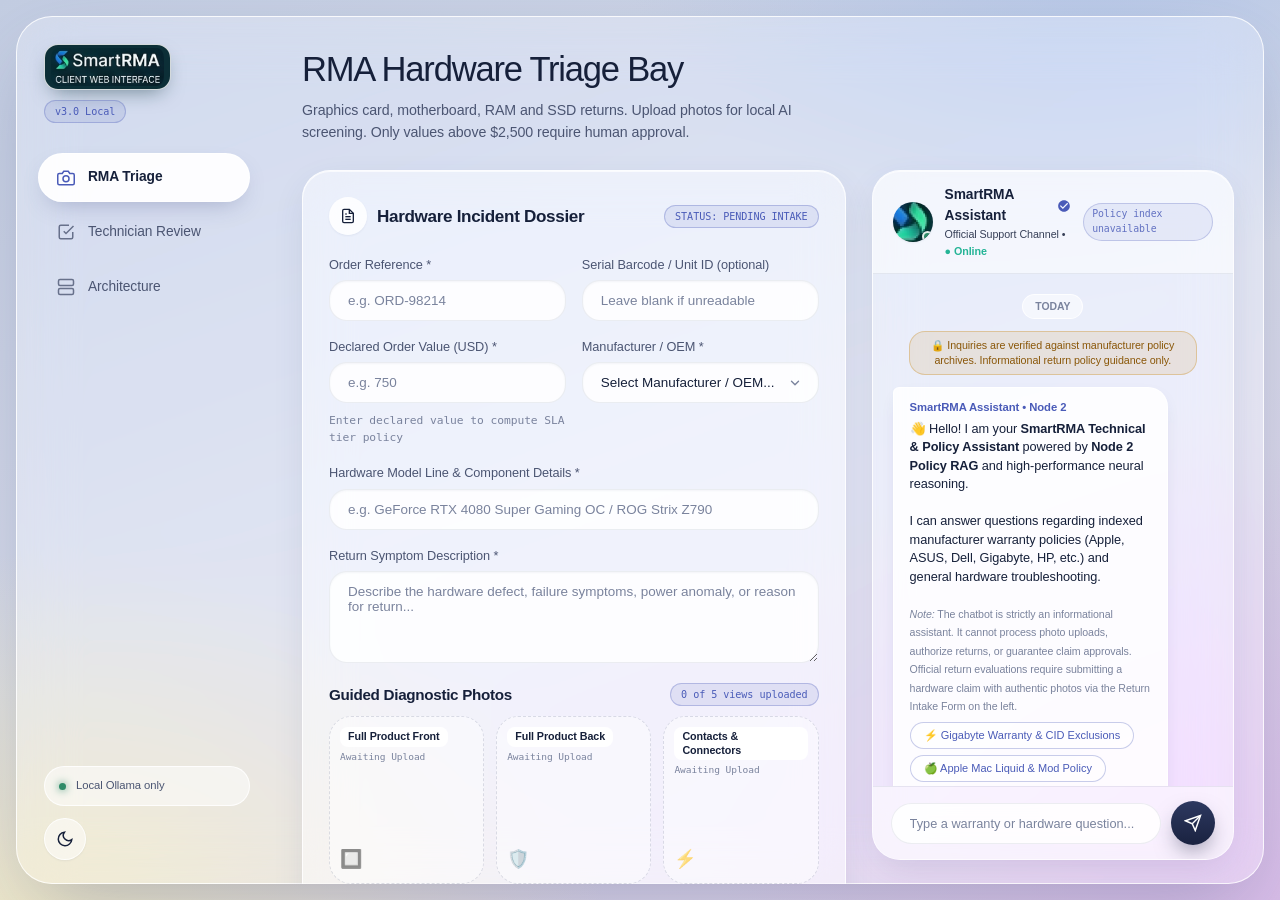
==== commit 7ea26399: "Restore original SmartRMA interface and three-node services on ports 8000–8002 Restore validated pre" ====
--- a/index.html
+++ b/index.html
@@ -6,8 +6,6 @@
   <title>Hardware RMA Triage & Telemetry | SmartRMA</title>
   <meta name="description" content="Automated hardware return triage with computer vision anomaly detection, false-color heatmaps, and warranty policy RAG verification.">
   <link rel="icon" type="image/png" href="assets/smartrma_icon.png">
-  <link rel="preconnect" href="https://fonts.googleapis.com">
-  <link rel="preconnect" href="https://fonts.gstatic.com" crossorigin>
   <link rel="stylesheet" href="styles.css">
 </head>
 <body>
@@ -15,7 +13,7 @@
     <div class="bar">
       <a class="brand-wrapper" href="index.html" title="SmartRMA Client Web Interface">
         <img src="assets/smartrma_logo.png" alt="SmartRMA Client Web Interface" class="brand-logo-img">
-        <span class="brand-pill">v2.4 Pro</span>
+        <span class="brand-pill">v3.0 Local</span>
       </a>
 
       <nav aria-label="Main Navigation">
@@ -47,7 +45,7 @@
       <div class="header-actions">
         <div class="sys-status-pill">
           <span class="status-dot"></span>
-          <span>Engine Online &bull; 24ms</span>
+          <span>Local Ollama only</span>
         </div>
         <button id="theme-toggle" class="icon-btn" type="button" aria-label="Toggle theme">
           <svg width="18" height="18" viewBox="0 0 24 24" fill="none" stroke="currentColor" stroke-width="2">
@@ -70,12 +68,12 @@
   <main>
     <div class="page-header">
       <h1>RMA Hardware Triage Bay</h1>
-      <p class="sub">Intelligent GPU and PCB returns validation. Real-time EXIF verification, multi-angle anomaly detection with false-color heatmaps, and automated warranty policy retrieval.</p>
+      <p class="sub">Graphics card, motherboard, RAM and SSD returns. Upload photos for local AI screening. Only values above $2,500 require human approval.</p>
     </div>
 
     <div class="g2">
       <!-- Intake Form Card -->
-      <form id="f" class="card" novalidate>
+      <form id="f" class="card">
         <div class="card-header-bar">
           <div class="card-title-group">
             <div class="card-title-icon">
@@ -100,15 +98,15 @@
             <input id="oid" required placeholder="e.g. ORD-98214" autocomplete="off">
           </label>
           <label class="f">
-            Serial Barcode / Unit ID *
-            <input id="ser" required placeholder="e.g. SN-883491" class="mono" autocomplete="off">
+            Serial Barcode / Unit ID (optional)
+            <input id="ser" placeholder="Leave blank if unreadable" class="mono" autocomplete="off">
           </label>
         </div>
 
         <div class="row">
           <label class="f">
             Declared Order Value (USD) *
-            <input id="val" type="number" min="1" step="1" required placeholder="e.g. 750" class="mono">
+            <input id="val" type="number" min="1" max="100000" step="0.01" required placeholder="e.g. 750" class="mono">
             <small id="tp" class="mu mono" style="display:block;margin-top:4px">Enter declared value to compute SLA tier policy</small>
           </label>
           <label class="f">
@@ -128,6 +126,10 @@
               <option value="Acer">Acer (Predator / Nitro)</option>
               <option value="Intel">Intel (Arc / Core / Xeon)</option>
               <option value="Corsair">Corsair</option>
+              <option value="Samsung">Samsung</option><option value="Micron">Micron</option>
+              <option value="Kingston">Kingston</option><option value="Crucial">Crucial</option>
+              <option value="SanDisk">SanDisk</option><option value="G.Skill">G.Skill</option>
+              <option value="UNVERIFIED">Unknown / Not provided</option>
               <option value="Other OEM">Other OEM / Custom</option>
             </select>
           </label>
@@ -142,7 +144,7 @@
 
         <label class="f">
           Return Symptom Description *
-          <textarea id="rsn" required rows="3" maxlength="400" placeholder="Describe the hardware defect, failure symptoms, power anomaly, or reason for return..."></textarea>
+          <textarea id="rsn" required rows="3" maxlength="2000" placeholder="Describe the hardware defect, failure symptoms, power anomaly, or reason for return..."></textarea>
         </label>
 
         <!-- Guided Hardware Photo Bay -->
@@ -153,7 +155,7 @@
           </div>
           <div class="slots" id="slots"></div>
           <p class="mu" style="margin:8px 0 16px;font-size:0.78rem">
-            High-resolution studio or macro camera required. Perceptual hash (pHash) and EXIF integrity are validated upon upload.
+            High-resolution studio or macro camera required. Original photo metadata is preserved. Server-side inspection runs when you submit.
           </p>
         </div>
 
@@ -196,7 +198,7 @@
           </div>
           <div class="wa-header-icons">
             <span class="mono brand-pill" style="font-size:0.68rem;padding:3px 8px;background:var(--accent-subtle);color:var(--accent);border:1px solid var(--accent-border)">
-              25 PDFs Indexed
+              <span id="policy-count">Loading policy index…</span>
             </span>
           </div>
         </div>
@@ -222,7 +224,7 @@
                   <button type="button" class="wa-chip" onclick="askPresetQuestion('What is the Gigabyte GPU warranty period and is customer induced damage covered?')">⚡ Gigabyte Warranty &amp; CID Exclusions</button>
                   <button type="button" class="wa-chip" onclick="askPresetQuestion('Does Apple Mac limited warranty cover liquid spill or unauthorized modifications?')">🍏 Apple Mac Liquid &amp; Mod Policy</button>
                   <button type="button" class="wa-chip" onclick="askPresetQuestion('What are Dell hardware return procedures and limited warranty durations?')">🏢 Dell Warranty &amp; Return Terms</button>
-                  <button type="button" class="wa-chip" onclick="askPresetQuestion('Can I return a custom laser-engraved gold-plated microwave under warranty?')">❓ Unindexed Query (Representative Fallback)</button>
+                  <button type="button" class="wa-chip" onclick="askPresetQuestion('Can I return a custom laser-engraved gold-plated microwave under warranty?')">❓ Unindexed Policy Question</button>
                 </div>
                 <div class="wa-meta">
                   <span id="wa-start-time">11:15 AM</span>
@@ -255,7 +257,7 @@
         <p>Enterprise Autonomous Hardware Triage, Vision Telemetry &amp; Cryptographic RMA Ledger.</p>
       </div>
       <div class="footer-meta">
-        <span class="mono">SmartRMA Client Web Interface &bull; Production v2.4</span>
+        <span class="mono">SmartRMA Client Web Interface &bull; Local prototype v3.0</span>
         <span class="mono" style="color:var(--text-muted)">SHA-256 Tamper-Evident Ledger Integrity Active</span>
       </div>
     </div>
--- a/styles.css
+++ b/styles.css
@@ -1,5 +1,4 @@
 /* SmartRMA Design System - Hardware RMA & Vision Telemetry Workbench */
-@import url('https://fonts.googleapis.com/css2?family=Figtree:wght@400;500;600;700&family=JetBrains+Mono:wght@400;500;600&display=swap');
 
 :root,
 [data-theme="light"] {
@@ -1274,14 +1273,30 @@
   aspect-ratio: 16 / 9;
   min-height: 280px;
   max-height: 400px;
-  background-size: cover;
+  background-size: contain;
   background-position: center;
+  background-repeat: no-repeat;
   border-radius: var(--radius-md);
   border: 1px solid var(--border);
   overflow: hidden;
   margin: 14px 0 10px;
   background-color: #0b0f19;
   box-shadow: var(--shadow-sm);
+  display: flex;
+  align-items: center;
+  justify-content: center;
+}
+
+.hardware-inspection-viewport .viewport-main-img {
+  position: absolute;
+  inset: 0;
+  width: 100%;
+  height: 100%;
+  object-fit: contain;
+  display: block;
+  z-index: 1;
+  background-color: #0b0f19;
+  transition: opacity 0.15s ease;
 }
 
 .hardware-inspection-viewport.no-image {
@@ -1562,6 +1577,18 @@
   background-position: center;
   border-radius: 4px;
   background-color: #0b0f19;
+  overflow: hidden;
+  position: relative;
+  pointer-events: none;
+}
+
+.thumb-preview .thumb-img {
+  width: 100%;
+  height: 100%;
+  object-fit: cover;
+  border-radius: 4px;
+  display: block;
+  pointer-events: none;
 }
 
 .thumb-name {
@@ -1573,6 +1600,7 @@
   text-overflow: ellipsis;
   max-width: 100%;
   font-weight: 600;
+  pointer-events: none;
 }
 
 /* Multi-Node AI Telemetry Grid (Node 3 Vision + Node 2 Policy) */
@@ -3747,3 +3775,18 @@
     scroll-behavior: auto !important;
   }
 }
+
+/* Long audit hashes and source passages must wrap inside the workbench. */
+.card code, .wa-decision-card small, .node-telemetry-box blockquote {
+  overflow-wrap: anywhere;
+  white-space: normal;
+}
+button.audit-item {
+  width: 100%;
+  color: var(--text-primary);
+  text-align: left;
+  font: inherit;
+  cursor: pointer;
+}
+.gallery-thumbs .thumb-img { max-width: 100%; }
+button:disabled { opacity: 0.6; cursor: wait; }
